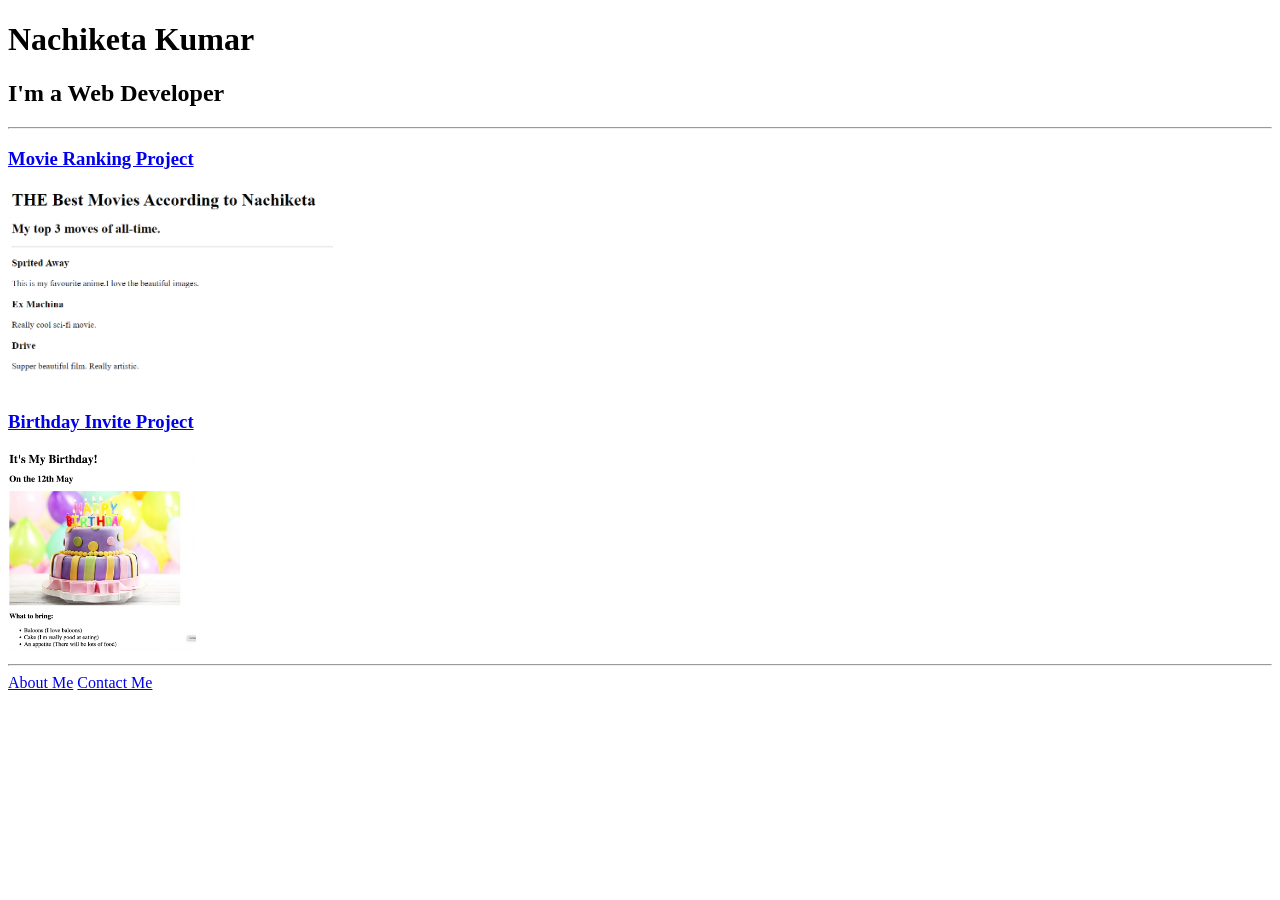
==== index.html @ 2861dfa4 "Add files via upload" ====
<!DOCTYPE html>
<html lang="en">

<head>
  <meta charset="UTF-8">
  <title>Nachiketa's Portfolio</title>
</head>

<body>
  <h1>Nachiketa Kumar</h1>
  <h2>I'm a Web Developer</h2>
  <hr />
  <h3><a href="./public/movie-ranking.html">Movie Ranking Project</a></h3>
  <img src="./assets/images/Screenshot 2023-11-04 190009.png" height="200" alt="movie ranking project preview"/>
  <h3><a href="./public/birthday-invite.html">Birthday Invite Project</a></h3>
  <img src="./assets/images/birthday-invite.png" height="200" alt="birthday invite project preview"/>
  <hr />
  <a href="./public/about.html">About Me</a>
  <a href="./public/contact.html">Contact Me</a>
</body>

</html>
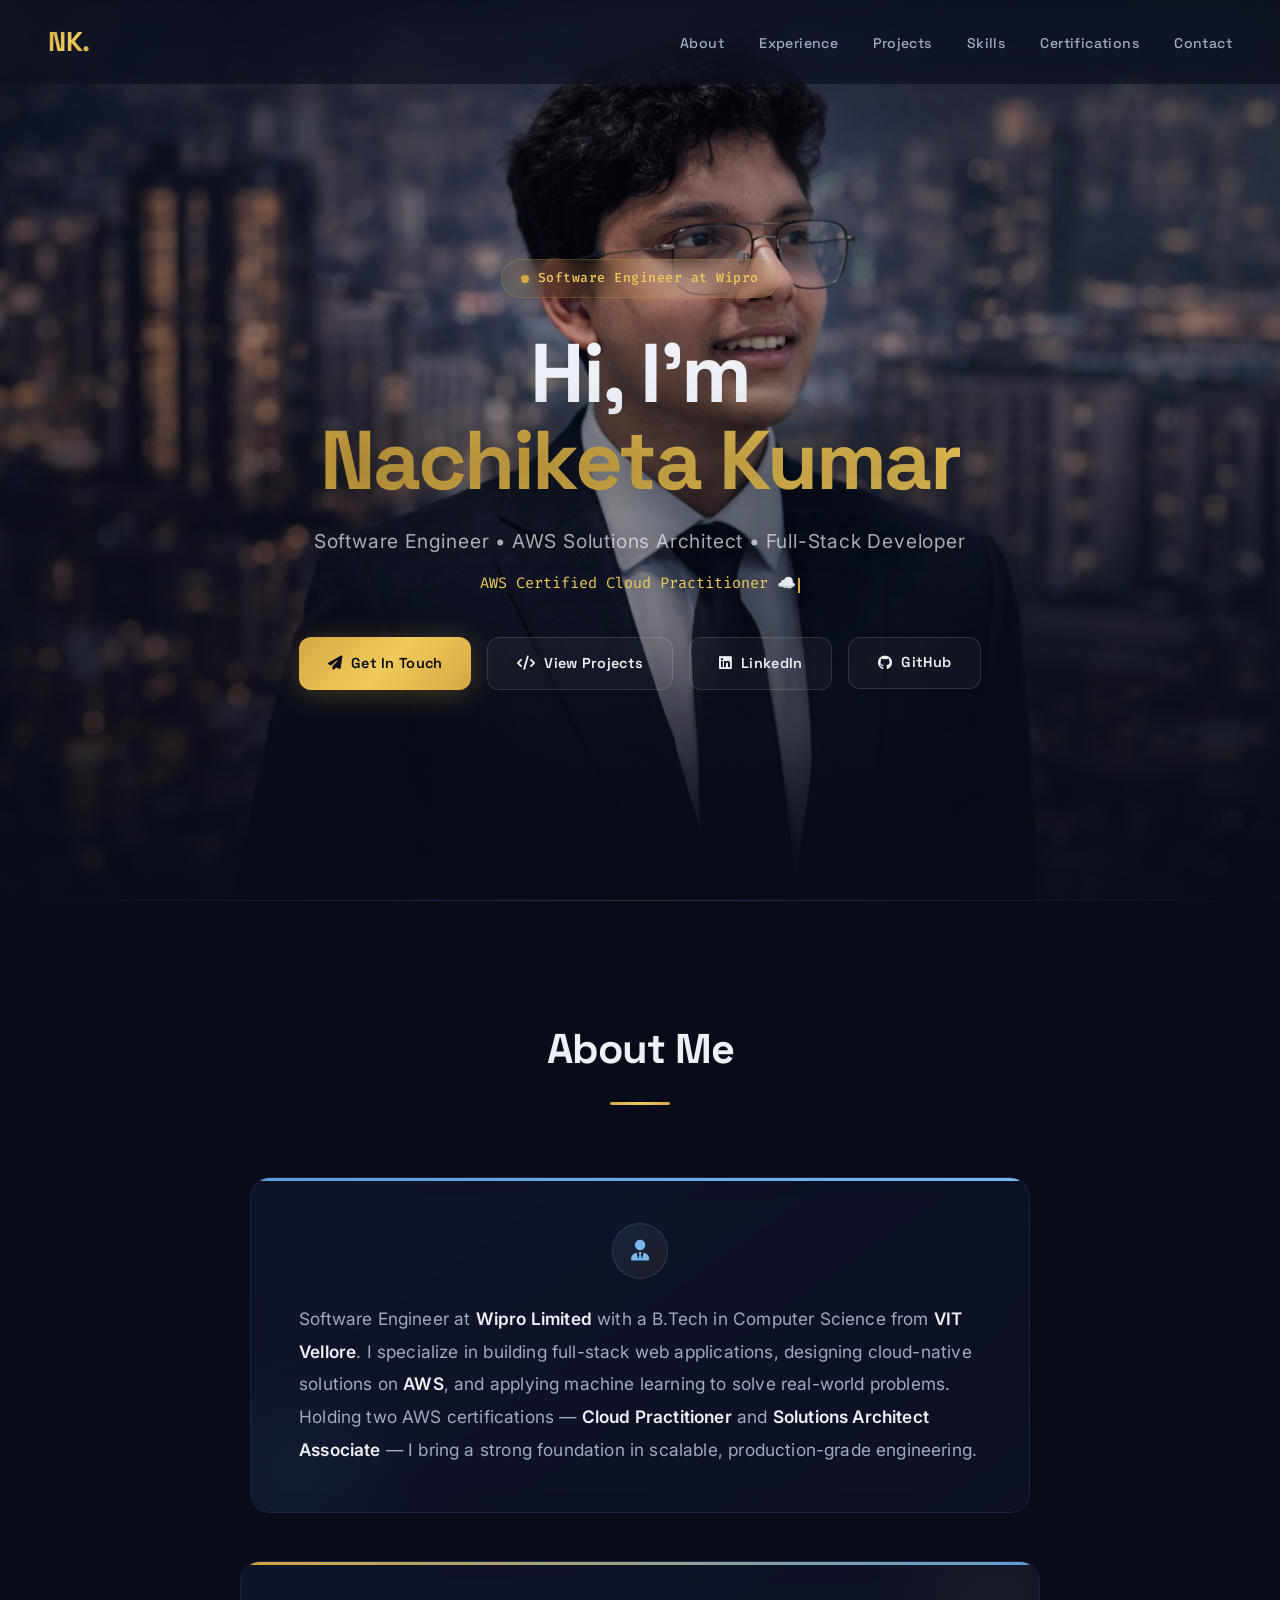
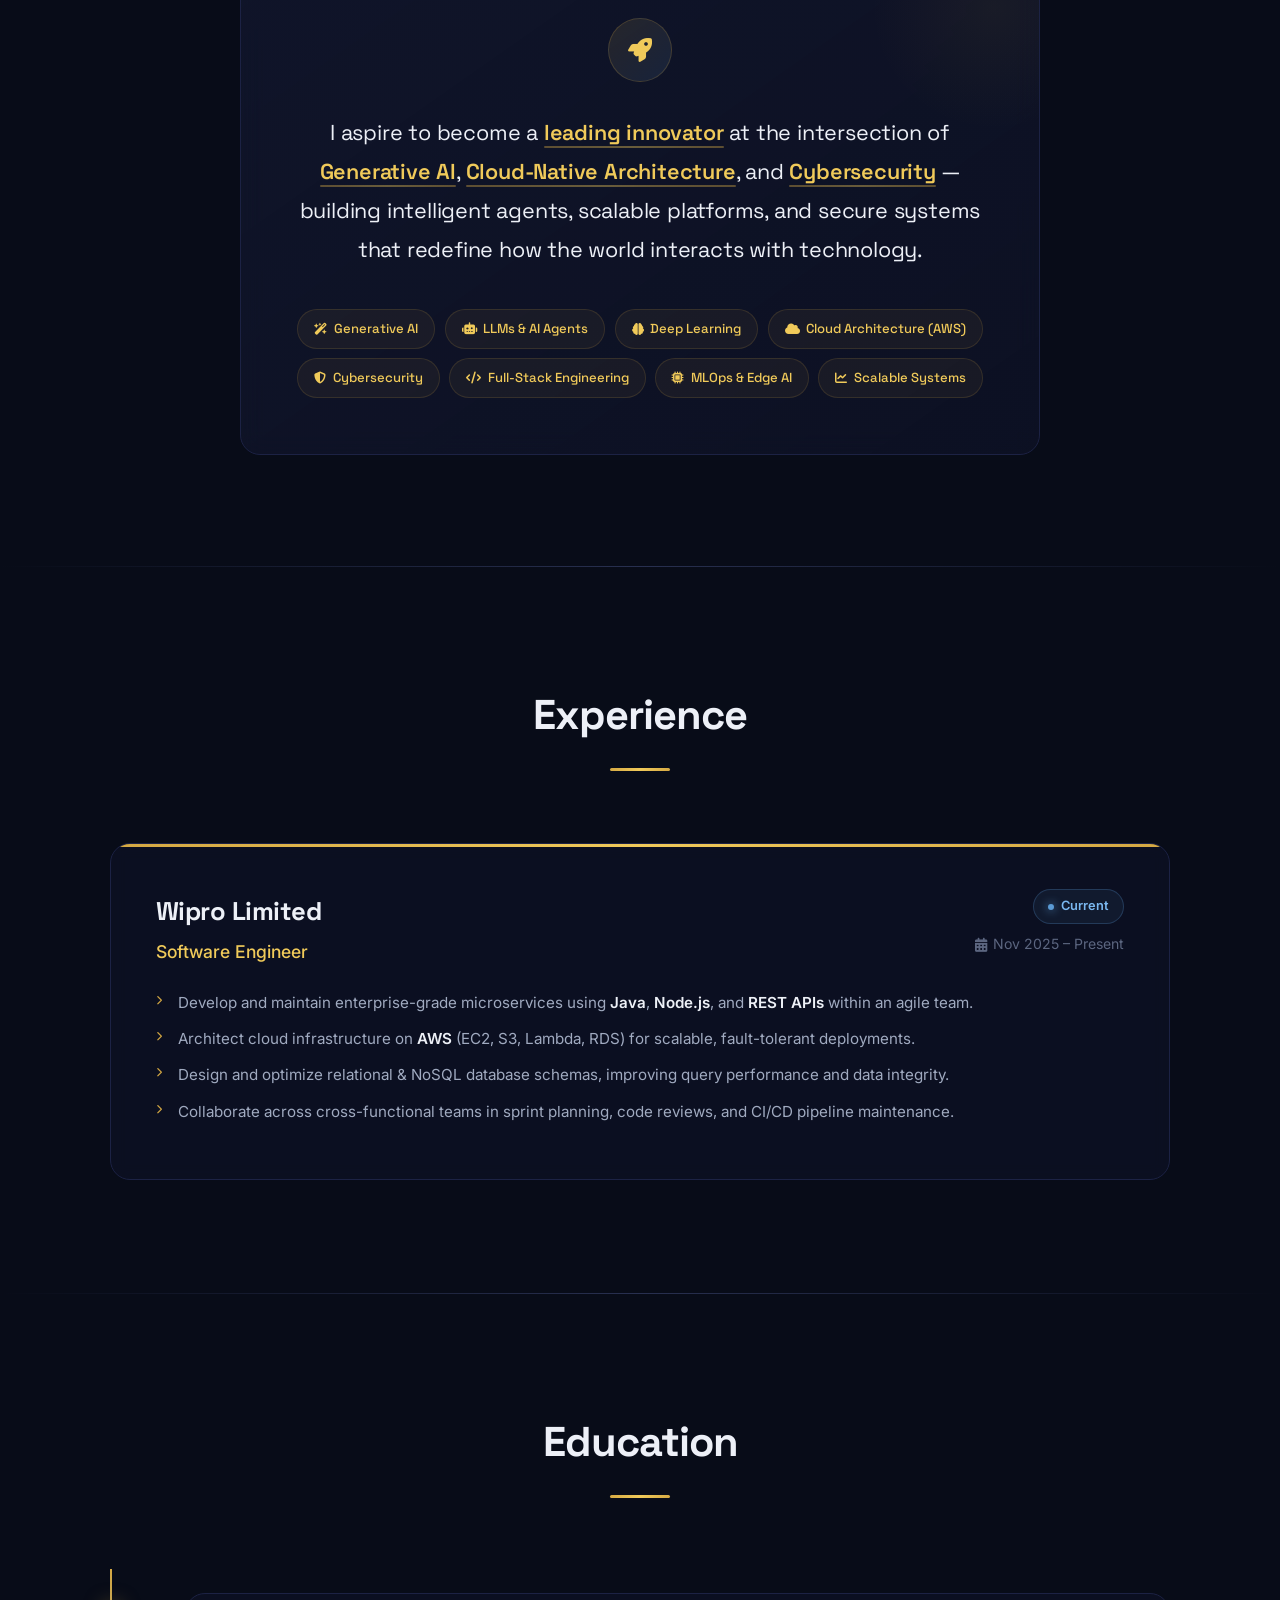
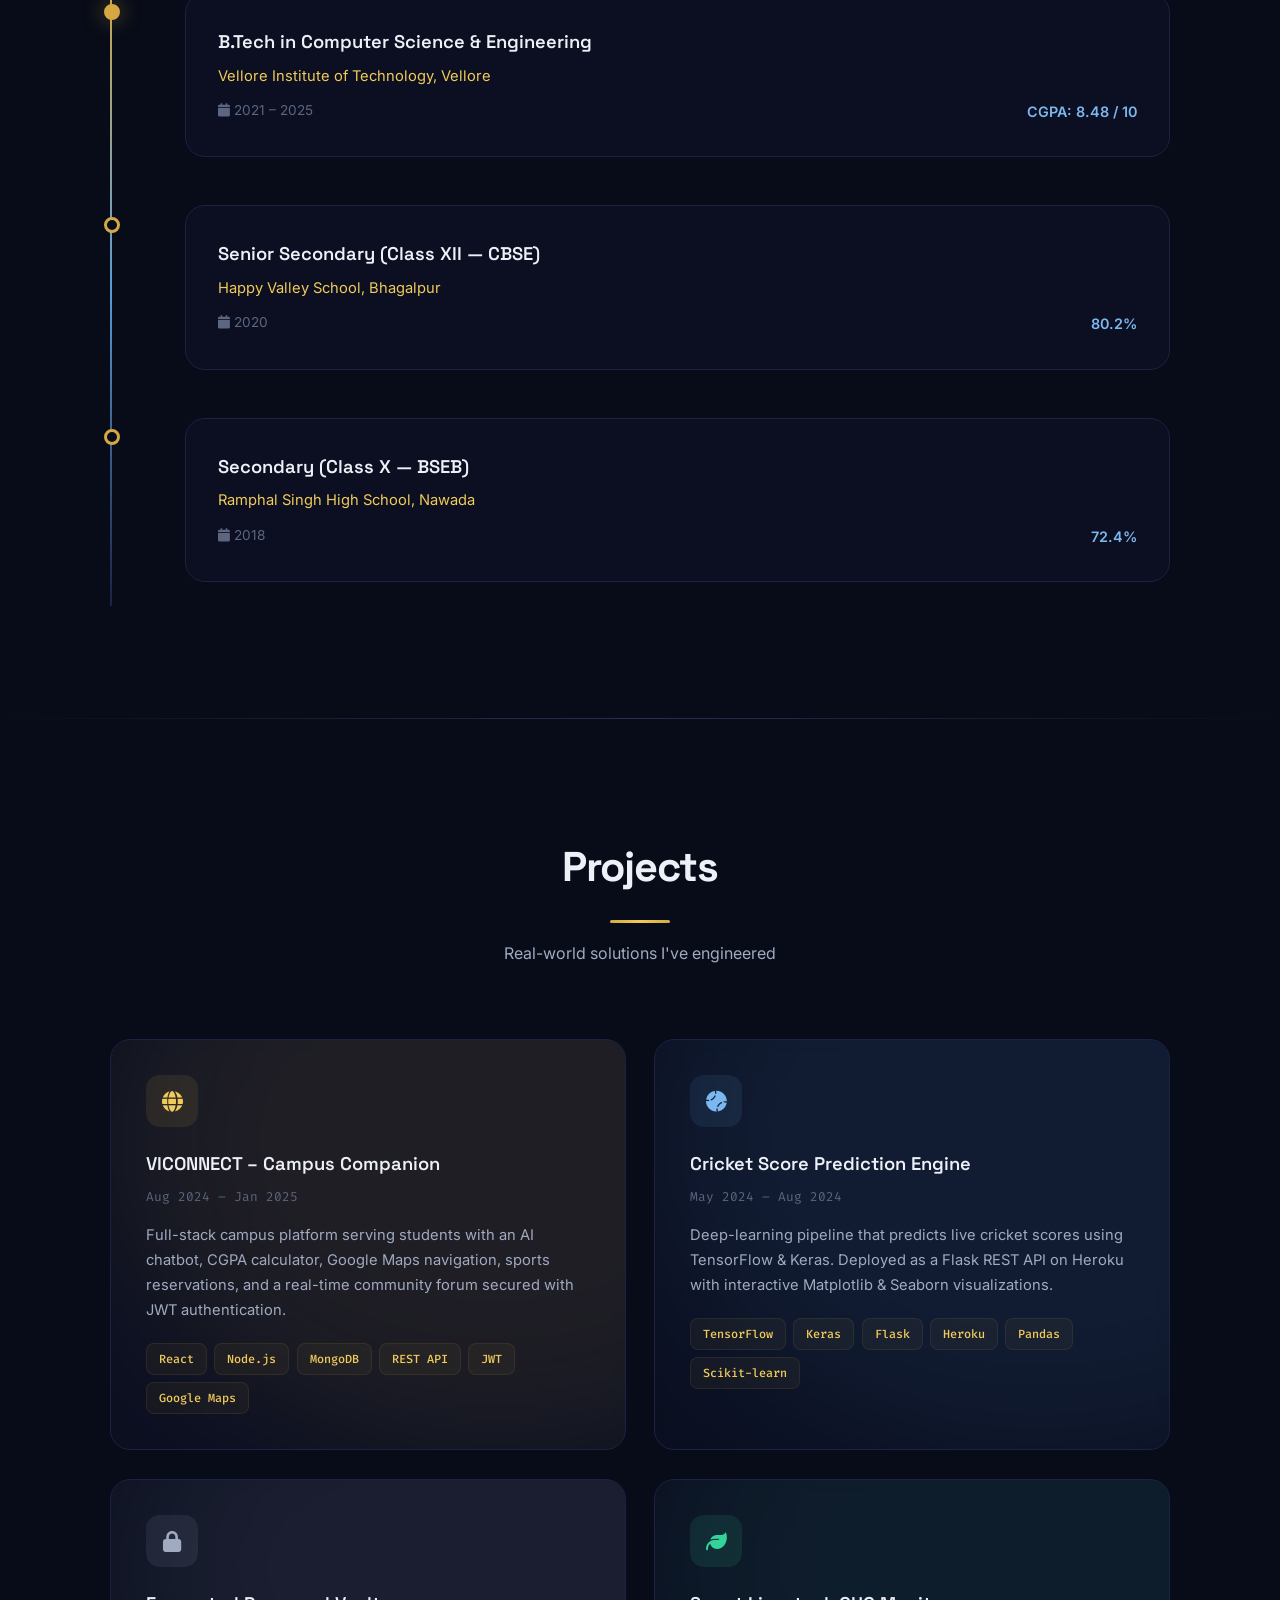
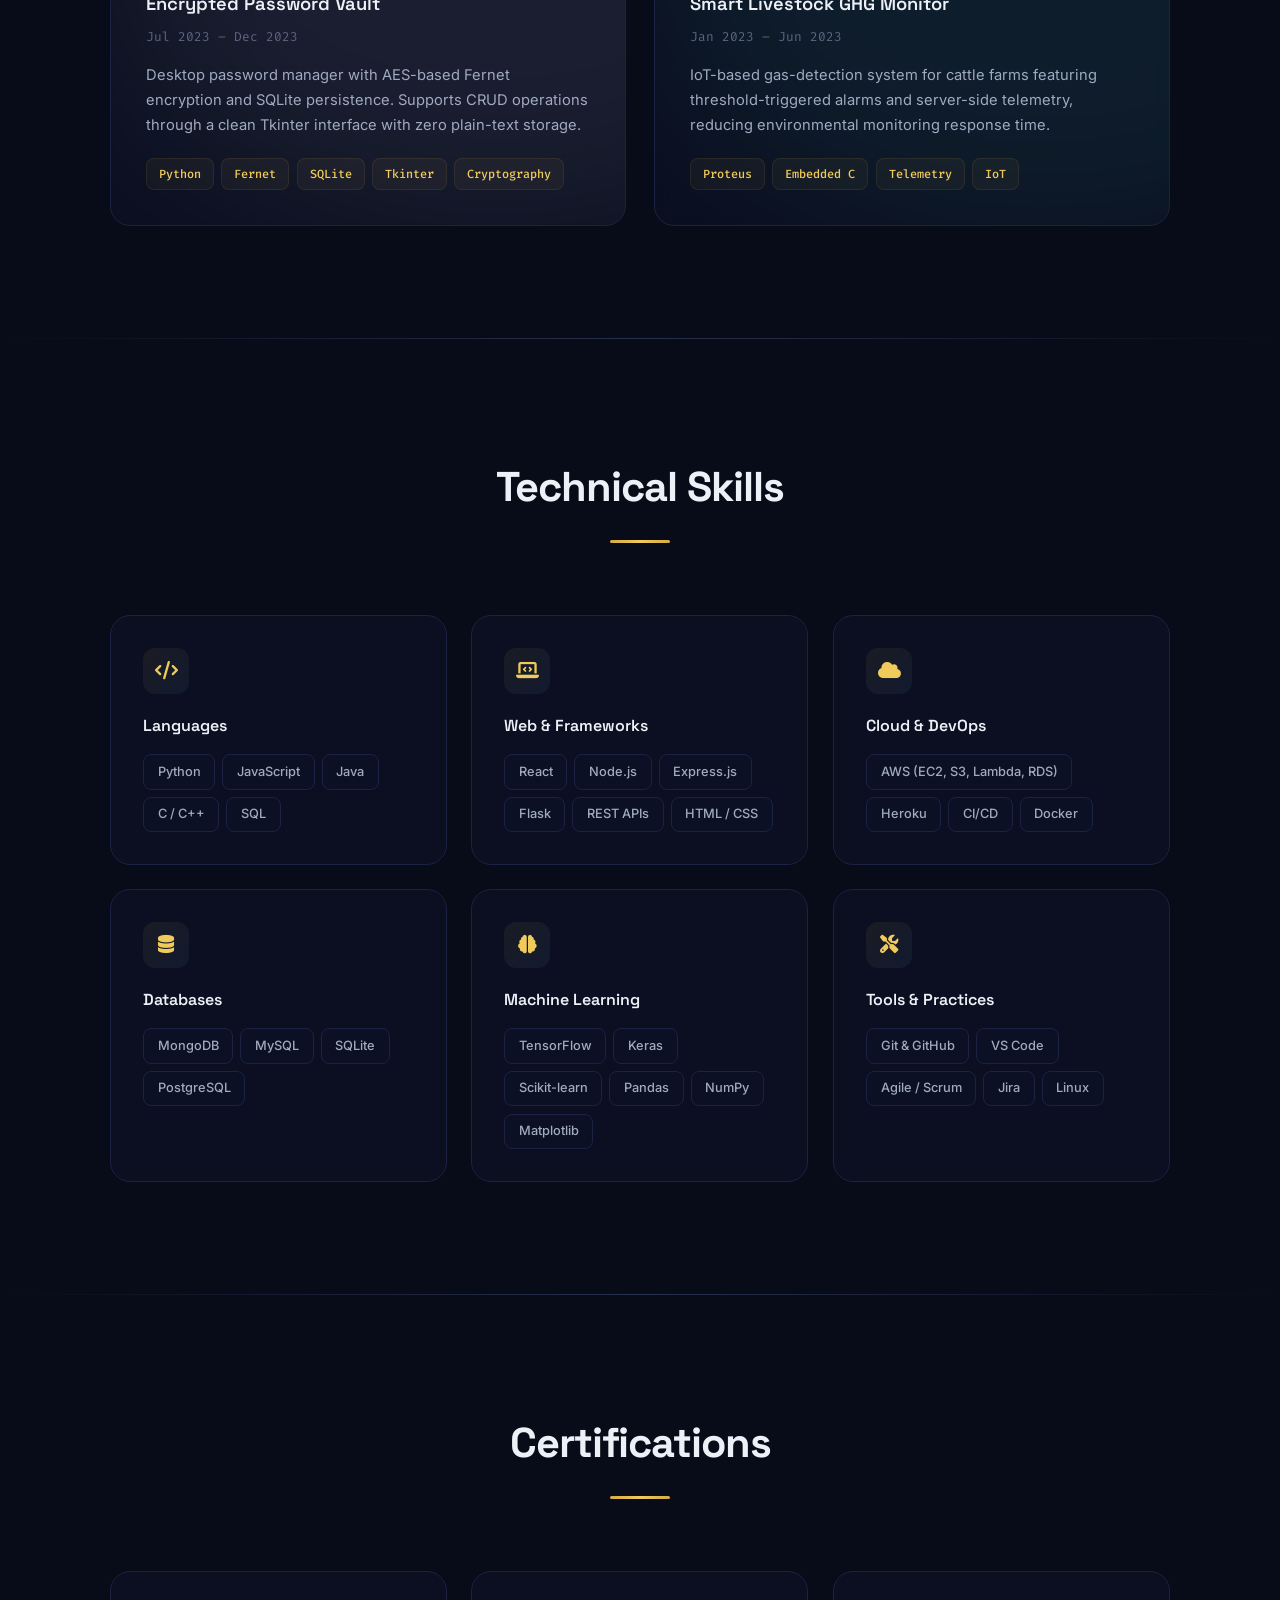
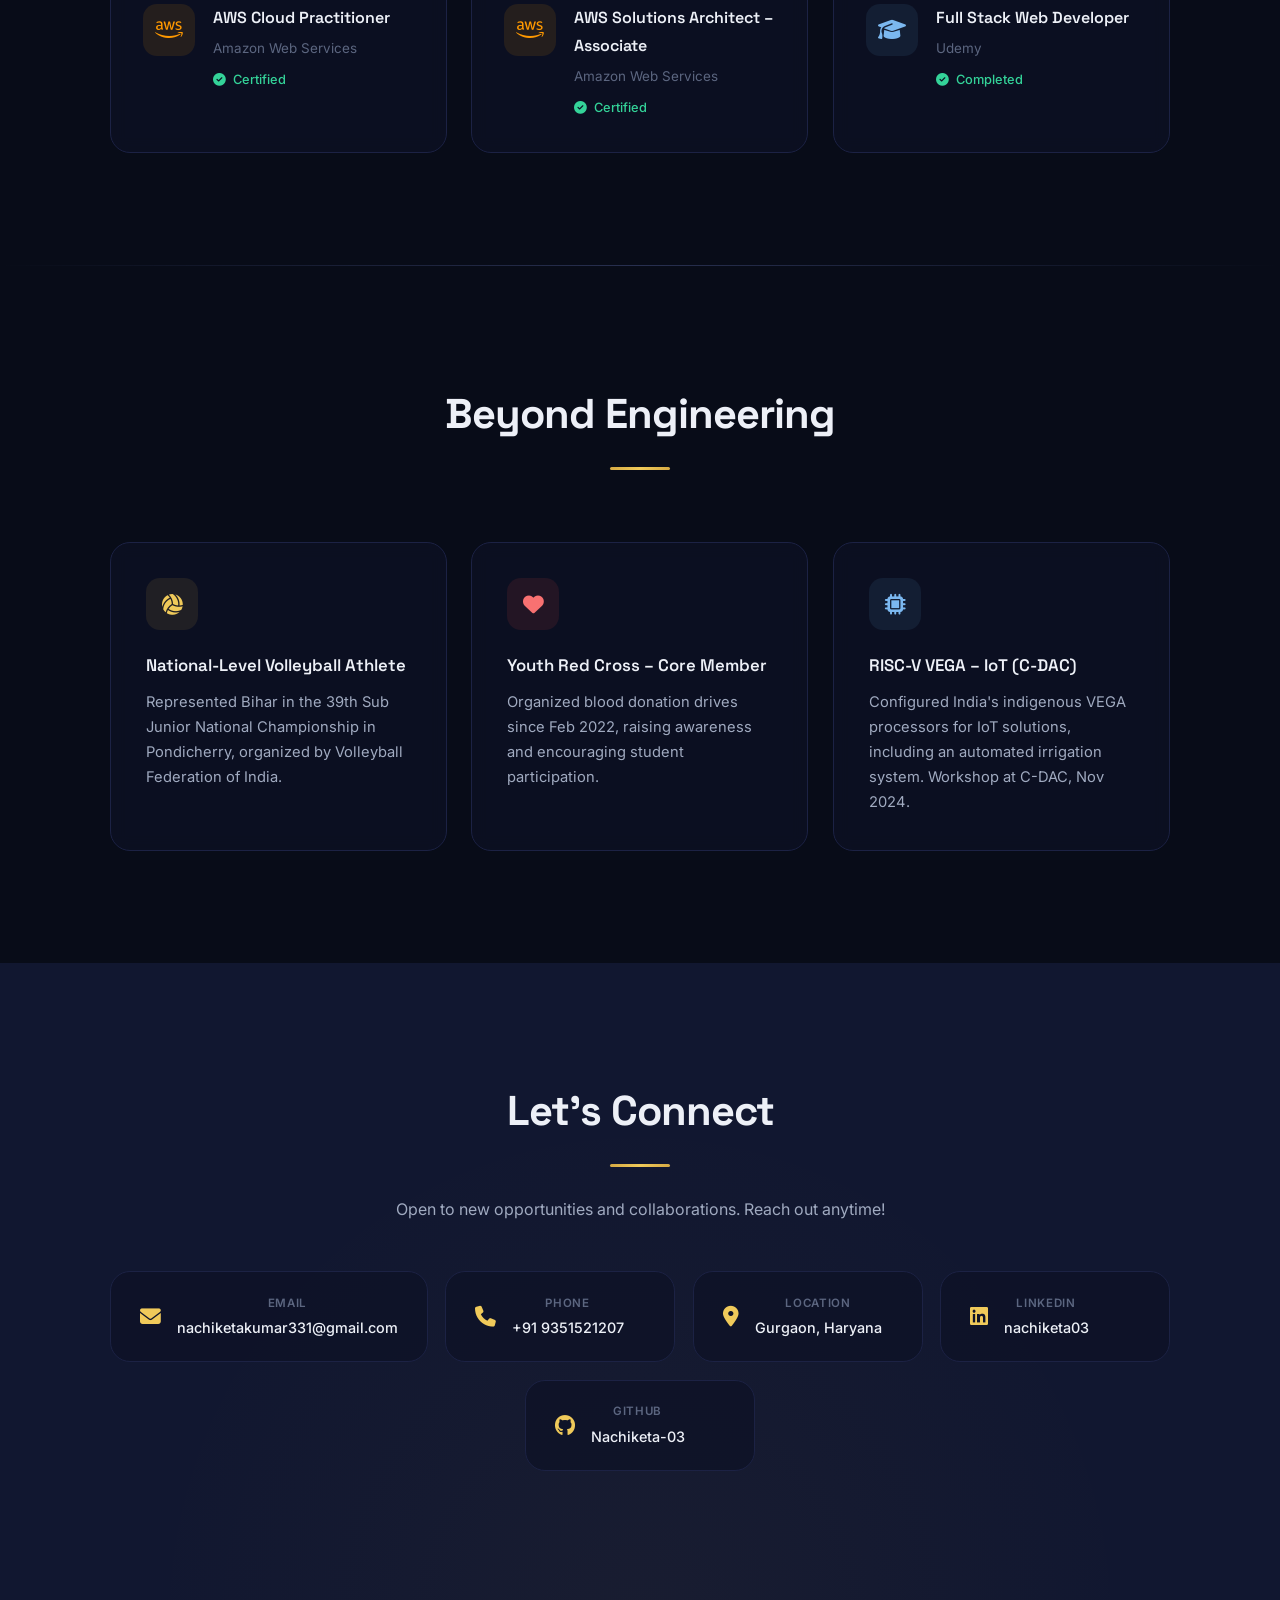
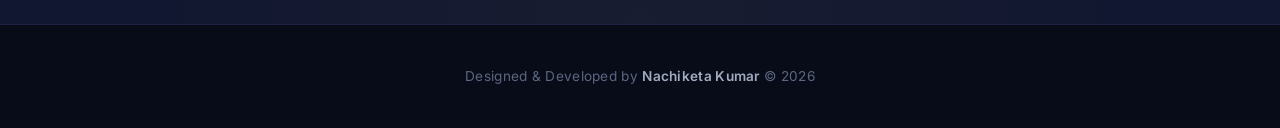
==== commit 3992f19f: "Professional portfolio website - Nachiketa Kumar - Responsive single-page portfolio with dark navy/g" ====
--- a/index.html
+++ b/index.html
@@ -1,22 +1,439 @@
-<!DOCTYPE html>
-<html lang="en">
-
-<head>
-  <meta charset="UTF-8">
-  <title>Nachiketa's Portfolio</title>
-</head>
-
-<body>
-  <h1>Nachiketa Kumar</h1>
-  <h2>I'm a Web Developer</h2>
-  <hr />
-  <h3><a href="./public/movie-ranking.html">Movie Ranking Project</a></h3>
-  <img src="./assets/images/Screenshot 2023-11-04 190009.png" height="200" alt="movie ranking project preview"/>
-  <h3><a href="./public/birthday-invite.html">Birthday Invite Project</a></h3>
-  <img src="./assets/images/birthday-invite.png" height="200" alt="birthday invite project preview"/>
-  <hr />
-  <a href="./public/about.html">About Me</a>
-  <a href="./public/contact.html">Contact Me</a>
-</body>
-
-</html>+<!DOCTYPE html>
+<html lang="en">
+<head>
+    <meta charset="UTF-8">
+    <meta name="viewport" content="width=device-width, initial-scale=1.0">
+    <title>Nachiketa Kumar | Software Engineer</title>
+    <meta name="description" content="Nachiketa Kumar — Software Engineer at Wipro. AWS Certified Cloud Practitioner & Solutions Architect Associate. Full-Stack Developer & ML enthusiast.">
+    <meta property="og:title" content="Nachiketa Kumar | Software Engineer">
+    <meta property="og:description" content="Software Engineer at Wipro. AWS Certified. Full-Stack Developer & Machine Learning enthusiast.">
+    <meta property="og:type" content="website">
+    <meta name="theme-color" content="#080C18">
+    <link rel="icon" href="data:image/svg+xml,<svg xmlns='http://www.w3.org/2000/svg' viewBox='0 0 100 100'><text y='.9em' font-size='90'>NK</text></svg>">
+    <link rel="preconnect" href="https://fonts.googleapis.com">
+    <link rel="preconnect" href="https://fonts.gstatic.com" crossorigin>
+    <link href="https://fonts.googleapis.com/css2?family=Space+Grotesk:wght@300;400;500;600;700&family=Fira+Code:wght@400;500&family=Inter:wght@300;400;500;600;700;800&display=swap" rel="stylesheet">
+    <link rel="stylesheet" href="https://cdnjs.cloudflare.com/ajax/libs/font-awesome/6.5.1/css/all.min.css">
+    <link rel="stylesheet" href="styles.css">
+</head>
+<body>
+
+    <!-- Scroll Progress Bar -->
+    <div class="scroll-progress" id="scrollProgress"></div>
+
+    <!-- Cursor Glow -->
+    <div class="cursor-glow" id="cursorGlow"></div>
+
+    <!-- Particles -->
+    <div class="particles-container" id="particles"></div>
+
+    <!-- ===================== NAVIGATION ===================== -->
+    <nav class="navbar" id="navbar">
+        <div class="nav-container">
+            <a href="#" class="nav-logo">NK.</a>
+            <ul class="nav-links" id="navLinks">
+                <li><a href="#about">About</a></li>
+                <li><a href="#experience">Experience</a></li>
+                <li><a href="#projects">Projects</a></li>
+                <li><a href="#skills">Skills</a></li>
+                <li><a href="#certifications">Certifications</a></li>
+                <li><a href="#contact">Contact</a></li>
+            </ul>
+            <button class="hamburger" id="hamburger" aria-label="Toggle menu">
+                <span></span><span></span><span></span>
+            </button>
+        </div>
+    </nav>
+
+    <!-- ===================== HERO ===================== -->
+    <section class="hero" id="hero">
+        <div class="hero-bg"></div>
+        <div class="hero-vignette"></div>
+        <div class="hero-content">
+            <div class="hero-badge"><span class="dot"></span> Software Engineer at Wipro</div>
+            <h1>Hi, I'm<br><span class="name-gradient">Nachiketa Kumar</span></h1>
+            <p class="hero-subtitle">Software Engineer &bull; AWS Solutions Architect &bull; Full-Stack Developer</p>
+            <div class="hero-typed" id="typedText"></div>
+            <div class="hero-buttons">
+                <a href="#contact" class="btn btn-primary"><i class="fas fa-paper-plane"></i> Get In Touch</a>
+                <a href="#projects" class="btn btn-outline"><i class="fas fa-code"></i> View Projects</a>
+                <a href="https://linkedin.com/in/nachiketa03" target="_blank" rel="noopener noreferrer" class="btn btn-outline"><i class="fab fa-linkedin"></i> LinkedIn</a>
+                <a href="https://github.com/Nachiketa-03" target="_blank" rel="noopener noreferrer" class="btn btn-outline"><i class="fab fa-github"></i> GitHub</a>
+            </div>
+        </div>
+    </section>
+
+    <hr class="section-divider">
+
+    <!-- ===================== ABOUT ===================== -->
+    <section class="section about-section" id="about">
+        <div class="section-header reveal">
+            <h2>About Me</h2>
+            <div class="line"></div>
+        </div>
+
+        <div class="about-bio reveal">
+            <div class="about-bio-icon"><i class="fas fa-user-tie"></i></div>
+            <p>Software Engineer at <strong>Wipro Limited</strong> with a B.Tech in Computer Science from <strong>VIT Vellore</strong>. I specialize in building full-stack web applications, designing cloud-native solutions on <strong>AWS</strong>, and applying machine learning to solve real-world problems. Holding two AWS certifications &mdash; <strong>Cloud Practitioner</strong> and <strong>Solutions Architect Associate</strong> &mdash; I bring a strong foundation in scalable, production-grade engineering.</p>
+        </div>
+
+        <div class="about-aspiration reveal">
+            <div class="aspiration-icon"><i class="fas fa-rocket"></i></div>
+            <blockquote class="aspiration-quote">
+                I aspire to become a <span class="highlight">leading innovator</span> at the intersection of <span class="highlight">Generative AI</span>, <span class="highlight">Cloud-Native Architecture</span>, and <span class="highlight">Cybersecurity</span> — building intelligent agents, scalable platforms, and secure systems that redefine how the world interacts with technology.
+            </blockquote>
+            <div class="aspiration-tags">
+                <span class="asp-tag"><i class="fas fa-wand-magic-sparkles"></i> Generative AI</span>
+                <span class="asp-tag"><i class="fas fa-robot"></i> LLMs &amp; AI Agents</span>
+                <span class="asp-tag"><i class="fas fa-brain"></i> Deep Learning</span>
+                <span class="asp-tag"><i class="fas fa-cloud"></i> Cloud Architecture (AWS)</span>
+                <span class="asp-tag"><i class="fas fa-shield-alt"></i> Cybersecurity</span>
+                <span class="asp-tag"><i class="fas fa-code"></i> Full-Stack Engineering</span>
+                <span class="asp-tag"><i class="fas fa-microchip"></i> MLOps &amp; Edge AI</span>
+                <span class="asp-tag"><i class="fas fa-chart-line"></i> Scalable Systems</span>
+            </div>
+        </div>
+    </section>
+
+    <hr class="section-divider">
+
+    <!-- ===================== EXPERIENCE ===================== -->
+    <section class="section" id="experience">
+        <div class="section-header reveal">
+            <h2>Experience</h2>
+            <div class="line"></div>
+        </div>
+        <div class="experience-card reveal-scale">
+            <div class="exp-header">
+                <div>
+                    <div class="exp-company">Wipro Limited</div>
+                    <div class="exp-role">Software Engineer</div>
+                </div>
+                <div style="text-align:right;">
+                    <div class="exp-current"><span class="dot"></span> Current</div>
+                    <div class="exp-date" style="margin-top:0.5rem;">
+                        <i class="fas fa-calendar-alt"></i> Nov 2025 &ndash; Present
+                    </div>
+                </div>
+            </div>
+            <div class="exp-description">
+                <ul class="exp-bullets">
+                    <li>Develop and maintain enterprise-grade microservices using <strong>Java</strong>, <strong>Node.js</strong>, and <strong>REST APIs</strong> within an agile team.</li>
+                    <li>Architect cloud infrastructure on <strong>AWS</strong> (EC2, S3, Lambda, RDS) for scalable, fault-tolerant deployments.</li>
+                    <li>Design and optimize relational &amp; NoSQL database schemas, improving query performance and data integrity.</li>
+                    <li>Collaborate across cross-functional teams in sprint planning, code reviews, and CI/CD pipeline maintenance.</li>
+                </ul>
+            </div>
+        </div>
+    </section>
+
+    <hr class="section-divider">
+
+    <!-- ===================== EDUCATION ===================== -->
+    <section class="section" id="education">
+        <div class="section-header reveal">
+            <h2>Education</h2>
+            <div class="line"></div>
+        </div>
+        <div class="timeline reveal">
+            <div class="timeline-item">
+                <div class="timeline-card">
+                    <h3>B.Tech in Computer Science &amp; Engineering</h3>
+                    <div class="institution">Vellore Institute of Technology, Vellore</div>
+                    <div class="meta">
+                        <span class="year"><i class="fas fa-calendar"></i> 2021 &ndash; 2025</span>
+                        <span class="score">CGPA: 8.48 / 10</span>
+                    </div>
+                </div>
+            </div>
+            <div class="timeline-item">
+                <div class="timeline-card">
+                    <h3>Senior Secondary (Class XII &mdash; CBSE)</h3>
+                    <div class="institution">Happy Valley School, Bhagalpur</div>
+                    <div class="meta">
+                        <span class="year"><i class="fas fa-calendar"></i> 2020</span>
+                        <span class="score">80.2%</span>
+                    </div>
+                </div>
+            </div>
+            <div class="timeline-item">
+                <div class="timeline-card">
+                    <h3>Secondary (Class X &mdash; BSEB)</h3>
+                    <div class="institution">Ramphal Singh High School, Nawada</div>
+                    <div class="meta">
+                        <span class="year"><i class="fas fa-calendar"></i> 2018</span>
+                        <span class="score">72.4%</span>
+                    </div>
+                </div>
+            </div>
+        </div>
+    </section>
+
+    <hr class="section-divider">
+
+    <!-- ===================== PROJECTS ===================== -->
+    <section class="section" id="projects">
+        <div class="section-header reveal">
+            <h2>Projects</h2>
+            <div class="line"></div>
+            <p>Real-world solutions I've engineered</p>
+        </div>
+        <div class="projects-grid stagger">
+            <div class="project-card reveal tilt">
+                <div class="card-glow" style="background:rgba(201,168,76,0.10)"></div>
+                <div class="project-icon gold"><i class="fas fa-globe"></i></div>
+                <h3>VICONNECT &ndash; Campus Companion</h3>
+                <div class="project-date">Aug 2024 &ndash; Jan 2025</div>
+                <p>Full-stack campus platform serving students with an AI chatbot, CGPA calculator, Google Maps navigation, sports reservations, and a real-time community forum secured with JWT authentication.</p>
+                <div class="tech-tags">
+                    <span class="tech-tag">React</span>
+                    <span class="tech-tag">Node.js</span>
+                    <span class="tech-tag">MongoDB</span>
+                    <span class="tech-tag">REST API</span>
+                    <span class="tech-tag">JWT</span>
+                    <span class="tech-tag">Google Maps</span>
+                </div>
+            </div>
+            <div class="project-card reveal tilt">
+                <div class="card-glow" style="background:rgba(74,144,217,0.10)"></div>
+                <div class="project-icon blue"><i class="fas fa-baseball-ball"></i></div>
+                <h3>Cricket Score Prediction Engine</h3>
+                <div class="project-date">May 2024 &ndash; Aug 2024</div>
+                <p>Deep-learning pipeline that predicts live cricket scores using TensorFlow &amp; Keras. Deployed as a Flask REST API on Heroku with interactive Matplotlib &amp; Seaborn visualizations.</p>
+                <div class="tech-tags">
+                    <span class="tech-tag">TensorFlow</span>
+                    <span class="tech-tag">Keras</span>
+                    <span class="tech-tag">Flask</span>
+                    <span class="tech-tag">Heroku</span>
+                    <span class="tech-tag">Pandas</span>
+                    <span class="tech-tag">Scikit-learn</span>
+                </div>
+            </div>
+            <div class="project-card reveal tilt">
+                <div class="card-glow" style="background:rgba(155,164,184,0.10)"></div>
+                <div class="project-icon silver"><i class="fas fa-lock"></i></div>
+                <h3>Encrypted Password Vault</h3>
+                <div class="project-date">Jul 2023 &ndash; Dec 2023</div>
+                <p>Desktop password manager with AES-based Fernet encryption and SQLite persistence. Supports CRUD operations through a clean Tkinter interface with zero plain-text storage.</p>
+                <div class="tech-tags">
+                    <span class="tech-tag">Python</span>
+                    <span class="tech-tag">Fernet</span>
+                    <span class="tech-tag">SQLite</span>
+                    <span class="tech-tag">Tkinter</span>
+                    <span class="tech-tag">Cryptography</span>
+                </div>
+            </div>
+            <div class="project-card reveal tilt">
+                <div class="card-glow" style="background:rgba(42,157,143,0.10)"></div>
+                <div class="project-icon teal"><i class="fas fa-leaf"></i></div>
+                <h3>Smart Livestock GHG Monitor</h3>
+                <div class="project-date">Jan 2023 &ndash; Jun 2023</div>
+                <p>IoT-based gas-detection system for cattle farms featuring threshold-triggered alarms and server-side telemetry, reducing environmental monitoring response time.</p>
+                <div class="tech-tags">
+                    <span class="tech-tag">Proteus</span>
+                    <span class="tech-tag">Embedded C</span>
+                    <span class="tech-tag">Telemetry</span>
+                    <span class="tech-tag">IoT</span>
+                </div>
+            </div>
+        </div>
+    </section>
+
+    <hr class="section-divider">
+
+    <!-- ===================== SKILLS ===================== -->
+    <section class="section" id="skills">
+        <div class="section-header reveal">
+            <h2>Technical Skills</h2>
+            <div class="line"></div>
+        </div>
+        <div class="skills-categories stagger">
+            <div class="skill-category reveal">
+                <div class="skill-category-icon"><i class="fas fa-code"></i></div>
+                <h3>Languages</h3>
+                <div class="skill-list">
+                    <span class="skill-chip">Python</span>
+                    <span class="skill-chip">JavaScript</span>
+                    <span class="skill-chip">Java</span>
+                    <span class="skill-chip">C / C++</span>
+                    <span class="skill-chip">SQL</span>
+                </div>
+            </div>
+            <div class="skill-category reveal">
+                <div class="skill-category-icon"><i class="fas fa-laptop-code"></i></div>
+                <h3>Web &amp; Frameworks</h3>
+                <div class="skill-list">
+                    <span class="skill-chip">React</span>
+                    <span class="skill-chip">Node.js</span>
+                    <span class="skill-chip">Express.js</span>
+                    <span class="skill-chip">Flask</span>
+                    <span class="skill-chip">REST APIs</span>
+                    <span class="skill-chip">HTML / CSS</span>
+                </div>
+            </div>
+            <div class="skill-category reveal">
+                <div class="skill-category-icon"><i class="fas fa-cloud"></i></div>
+                <h3>Cloud &amp; DevOps</h3>
+                <div class="skill-list">
+                    <span class="skill-chip">AWS (EC2, S3, Lambda, RDS)</span>
+                    <span class="skill-chip">Heroku</span>
+                    <span class="skill-chip">CI/CD</span>
+                    <span class="skill-chip">Docker</span>
+                </div>
+            </div>
+            <div class="skill-category reveal">
+                <div class="skill-category-icon"><i class="fas fa-database"></i></div>
+                <h3>Databases</h3>
+                <div class="skill-list">
+                    <span class="skill-chip">MongoDB</span>
+                    <span class="skill-chip">MySQL</span>
+                    <span class="skill-chip">SQLite</span>
+                    <span class="skill-chip">PostgreSQL</span>
+                </div>
+            </div>
+            <div class="skill-category reveal">
+                <div class="skill-category-icon"><i class="fas fa-brain"></i></div>
+                <h3>Machine Learning</h3>
+                <div class="skill-list">
+                    <span class="skill-chip">TensorFlow</span>
+                    <span class="skill-chip">Keras</span>
+                    <span class="skill-chip">Scikit-learn</span>
+                    <span class="skill-chip">Pandas</span>
+                    <span class="skill-chip">NumPy</span>
+                    <span class="skill-chip">Matplotlib</span>
+                </div>
+            </div>
+            <div class="skill-category reveal">
+                <div class="skill-category-icon"><i class="fas fa-tools"></i></div>
+                <h3>Tools &amp; Practices</h3>
+                <div class="skill-list">
+                    <span class="skill-chip">Git &amp; GitHub</span>
+                    <span class="skill-chip">VS Code</span>
+                    <span class="skill-chip">Agile / Scrum</span>
+                    <span class="skill-chip">Jira</span>
+                    <span class="skill-chip">Linux</span>
+                </div>
+            </div>
+        </div>
+    </section>
+
+    <hr class="section-divider">
+
+    <!-- ===================== CERTIFICATIONS ===================== -->
+    <section class="section" id="certifications">
+        <div class="section-header reveal">
+            <h2>Certifications</h2>
+            <div class="line"></div>
+        </div>
+        <div class="cert-grid stagger">
+            <div class="cert-card reveal">
+                <div class="cert-badge aws"><i class="fab fa-aws"></i></div>
+                <div class="cert-info">
+                    <h3>AWS Cloud Practitioner</h3>
+                    <div class="issuer">Amazon Web Services</div>
+                    <div class="validity"><i class="fas fa-check-circle"></i> Certified</div>
+                </div>
+            </div>
+            <div class="cert-card reveal">
+                <div class="cert-badge aws"><i class="fab fa-aws"></i></div>
+                <div class="cert-info">
+                    <h3>AWS Solutions Architect &ndash; Associate</h3>
+                    <div class="issuer">Amazon Web Services</div>
+                    <div class="validity"><i class="fas fa-check-circle"></i> Certified</div>
+                </div>
+            </div>
+            <div class="cert-card reveal">
+                <div class="cert-badge udemy"><i class="fas fa-graduation-cap"></i></div>
+                <div class="cert-info">
+                    <h3>Full Stack Web Developer</h3>
+                    <div class="issuer">Udemy</div>
+                    <div class="validity"><i class="fas fa-check-circle"></i> Completed</div>
+                </div>
+            </div>
+        </div>
+    </section>
+
+    <hr class="section-divider">
+
+    <!-- ===================== ACTIVITIES ===================== -->
+    <section class="section" id="activities">
+        <div class="section-header reveal">
+            <h2>Beyond Engineering</h2>
+            <div class="line"></div>
+        </div>
+        <div class="activities-grid stagger">
+            <div class="activity-card reveal">
+                <div class="activity-icon volley"><i class="fas fa-volleyball-ball"></i></div>
+                <h3>National-Level Volleyball Athlete</h3>
+                <p>Represented Bihar in the 39th Sub Junior National Championship in Pondicherry, organized by Volleyball Federation of India.</p>
+            </div>
+            <div class="activity-card reveal">
+                <div class="activity-icon cross"><i class="fas fa-heart"></i></div>
+                <h3>Youth Red Cross &ndash; Core Member</h3>
+                <p>Organized blood donation drives since Feb 2022, raising awareness and encouraging student participation.</p>
+            </div>
+            <div class="activity-card reveal">
+                <div class="activity-icon chip"><i class="fas fa-microchip"></i></div>
+                <h3>RISC-V VEGA &ndash; IoT (C-DAC)</h3>
+                <p>Configured India's indigenous VEGA processors for IoT solutions, including an automated irrigation system. Workshop at C-DAC, Nov 2024.</p>
+            </div>
+        </div>
+    </section>
+
+    <!-- ===================== CONTACT ===================== -->
+    <section class="contact-section" id="contact">
+        <h2 class="reveal">Let's Connect</h2>
+        <div class="line"></div>
+        <p class="reveal">Open to new opportunities and collaborations. Reach out anytime!</p>
+        <div class="contact-cards reveal">
+            <a href="mailto:nachiketakumar331@gmail.com" class="contact-card">
+                <i class="fas fa-envelope"></i>
+                <div>
+                    <div class="contact-label">Email</div>
+                    <div class="contact-value">nachiketakumar331@gmail.com</div>
+                </div>
+            </a>
+            <a href="tel:+919351521207" class="contact-card">
+                <i class="fas fa-phone"></i>
+                <div>
+                    <div class="contact-label">Phone</div>
+                    <div class="contact-value">+91 9351521207</div>
+                </div>
+            </a>
+            <div class="contact-card">
+                <i class="fas fa-map-marker-alt"></i>
+                <div>
+                    <div class="contact-label">Location</div>
+                    <div class="contact-value">Gurgaon, Haryana</div>
+                </div>
+            </div>
+            <a href="https://linkedin.com/in/nachiketa03" target="_blank" rel="noopener noreferrer" class="contact-card">
+                <i class="fab fa-linkedin"></i>
+                <div>
+                    <div class="contact-label">LinkedIn</div>
+                    <div class="contact-value">nachiketa03</div>
+                </div>
+            </a>
+            <a href="https://github.com/Nachiketa-03" target="_blank" rel="noopener noreferrer" class="contact-card">
+                <i class="fab fa-github"></i>
+                <div>
+                    <div class="contact-label">GitHub</div>
+                    <div class="contact-value">Nachiketa-03</div>
+                </div>
+            </a>
+        </div>
+    </section>
+
+    <!-- ===================== FOOTER ===================== -->
+    <footer>
+        <p>Designed &amp; Developed by <strong>Nachiketa Kumar</strong> &copy; 2026</p>
+    </footer>
+
+    <!-- Scroll to Top -->
+    <button class="scroll-top" id="scrollTop" aria-label="Scroll to top">
+        <i class="fas fa-chevron-up"></i>
+    </button>
+
+    <script src="script.js"></script>
+</body>
+</html>
--- a/styles.css
+++ b/styles.css
@@ -0,0 +1,733 @@
+/* ============================================================
+   NACHIKETA KUMAR — PORTFOLIO STYLES v2
+   Palette: Midnight, Steel Blue, Warm Gold, Ice White
+   ============================================================ */
+
+/* ── VARIABLES ────────────────────────────────────────────── */
+:root {
+    --primary: #D4A843;
+    --primary-light: #F0CA5A;
+    --primary-glow: rgba(212, 168, 67, 0.3);
+    --accent: #5B9BD5;
+    --accent-light: #7BB8F0;
+    --accent-glow: rgba(91, 155, 213, 0.2);
+    --emerald: #34D399;
+    --navy: #080C18;
+    --navy-mid: #0C1024;
+    --navy-light: #111730;
+    --card: rgba(14, 18, 38, 0.7);
+    --card-solid: #0E1226;
+    --glass: rgba(20, 26, 52, 0.55);
+    --text: #EDF0F7;
+    --text-secondary: #A0AAC0;
+    --text-muted: #5C6680;
+    --border: #1C2244;
+    --border-light: #283050;
+    --gradient-gold: linear-gradient(135deg, #D4A843 0%, #F0CA5A 50%, #D4A843 100%);
+    --gradient-blue: linear-gradient(135deg, #5B9BD5 0%, #7BB8F0 100%);
+    --gradient-mixed: linear-gradient(135deg, #D4A843, #5B9BD5);
+    --gradient-card: linear-gradient(145deg, rgba(28,34,68,0.4), rgba(14,18,38,0.8));
+    --shadow-soft: 0 8px 32px rgba(0, 0, 0, 0.35);
+    --shadow-glow-gold: 0 0 40px rgba(212, 168, 67, 0.10), 0 0 80px rgba(212, 168, 67, 0.05);
+    --shadow-glow-blue: 0 0 40px rgba(91, 155, 213, 0.10);
+    --radius: 20px;
+    --radius-sm: 12px;
+    --radius-xs: 8px;
+    --ease: cubic-bezier(0.4, 0, 0.2, 1);
+    --ease-bounce: cubic-bezier(0.34, 1.56, 0.64, 1);
+    --ease-out-expo: cubic-bezier(0.16, 1, 0.3, 1);
+    --ease-out-back: cubic-bezier(0.34, 1.3, 0.64, 1);
+    --ease-smooth: cubic-bezier(0.25, 0.46, 0.45, 0.94);
+    --transition: all 0.4s var(--ease);
+    --transition-slow: all 0.7s var(--ease-out-expo);
+    --transition-spring: all 0.5s var(--ease-out-back);
+}
+
+/* ── RESET ────────────────────────────────────────────────── */
+*, *::before, *::after { margin: 0; padding: 0; box-sizing: border-box; }
+html { scroll-behavior: smooth; scroll-padding-top: 80px; }
+
+/* ── SCROLL PROGRESS BAR ──────────────────────────────────── */
+.scroll-progress {
+    position: fixed; top: 0; left: 0; height: 3px; z-index: 10000;
+    background: var(--gradient-gold);
+    transform-origin: left; transform: scaleX(0);
+    will-change: transform; transition: none;
+    box-shadow: 0 0 10px rgba(212,168,67,0.5);
+}
+body {
+    font-family: 'Inter', -apple-system, BlinkMacSystemFont, sans-serif;
+    background: var(--navy);
+    color: var(--text);
+    line-height: 1.75;
+    overflow-x: hidden;
+    -webkit-font-smoothing: antialiased;
+    -moz-osx-font-smoothing: grayscale;
+    font-size: 16px;
+}
+::selection { background: rgba(212,168,67,0.25); color: var(--text); }
+
+/* Scrollbar */
+::-webkit-scrollbar { width: 6px; }
+::-webkit-scrollbar-track { background: var(--navy); }
+::-webkit-scrollbar-thumb { background: var(--primary); border-radius: 3px; }
+::-webkit-scrollbar-thumb:hover { background: var(--primary-light); }
+
+/* ── UTILITY ──────────────────────────────────────────────── */
+.section-divider {
+    width: 100%; height: 1px; border: none;
+    background: linear-gradient(to right, transparent, var(--border-light), transparent);
+    margin: 0;
+}
+
+/* ── CURSOR GLOW ──────────────────────────────────────────── */
+.cursor-glow {
+    position: fixed; width: 500px; height: 500px;
+    border-radius: 50%; pointer-events: none; z-index: 9999;
+    background: radial-gradient(circle, rgba(212,168,67,0.035) 0%, rgba(91,155,213,0.02) 40%, transparent 70%);
+    transform: translate(-50%, -50%); transition: opacity 0.3s;
+    will-change: left, top;
+}
+
+/* ── PARTICLES ────────────────────────────────────────────── */
+.particles-container {
+    position: fixed; inset: 0;
+    pointer-events: none; z-index: 0; overflow: hidden;
+}
+.particle {
+    position: absolute; border-radius: 50%;
+    opacity: 0; animation: floatUp linear infinite;
+}
+@keyframes floatUp {
+    0%   { transform: translateY(100vh) scale(0); opacity: 0; }
+    15%  { opacity: 0.45; transform: translateY(80vh) scale(1); }
+    85%  { opacity: 0.2; }
+    100% { transform: translateY(-10vh) scale(0.2); opacity: 0; }
+}
+
+/* ── NAVIGATION ───────────────────────────────────────────── */
+.navbar {
+    position: fixed; top: 0; left: 0; right: 0; z-index: 1000;
+    padding: 1.1rem 3rem;
+    background: rgba(8, 12, 24, 0.55);
+    backdrop-filter: blur(30px) saturate(1.4);
+    -webkit-backdrop-filter: blur(30px) saturate(1.4);
+    border-bottom: 1px solid transparent;
+    transition: padding 0.5s var(--ease-out-expo), border-bottom-color 0.5s var(--ease), box-shadow 0.6s var(--ease), background 0.5s var(--ease);
+}
+.navbar.scrolled {
+    padding: 0.65rem 3rem;
+    border-bottom-color: var(--border);
+    box-shadow: 0 6px 40px rgba(0,0,0,0.5);
+    background: rgba(8, 12, 24, 0.85);
+}
+.nav-container {
+    max-width: 1240px; margin: 0 auto;
+    display: flex; justify-content: space-between; align-items: center;
+}
+.nav-logo {
+    font-family: 'Space Grotesk', sans-serif;
+    font-size: 1.7rem; font-weight: 700;
+    background: var(--gradient-gold);
+    -webkit-background-clip: text; -webkit-text-fill-color: transparent;
+    background-clip: text; letter-spacing: -0.5px; text-decoration: none;
+    transition: var(--transition);
+}
+.nav-logo:hover { filter: brightness(1.2); }
+.nav-links { display: flex; gap: 2.2rem; list-style: none; }
+.nav-links a {
+    color: var(--text-secondary); text-decoration: none;
+    font-size: 0.88rem; font-weight: 500;
+    transition: var(--transition); position: relative; padding: 0.35rem 0;
+    font-family: 'Space Grotesk', sans-serif; letter-spacing: 0.4px;
+}
+.nav-links a::after {
+    content: ''; position: absolute; bottom: -4px; left: 50%; width: 0; height: 2px;
+    background: var(--gradient-gold); transition: all 0.3s var(--ease); border-radius: 1px;
+    transform: translateX(-50%);
+}
+.nav-links a:hover { color: var(--text); }
+.nav-links a:hover::after { width: 100%; }
+.nav-links a.active { color: var(--primary-light); }
+.nav-links a.active::after { width: 100%; }
+
+.hamburger {
+    display: none; flex-direction: column; gap: 5px;
+    cursor: pointer; background: none; border: none; padding: 5px;
+}
+.hamburger span {
+    width: 24px; height: 2px; background: var(--text);
+    transition: var(--transition); border-radius: 1px;
+}
+
+/* ── HERO ─────────────────────────────────────────────────── */
+.hero {
+    min-height: 100vh; position: relative; overflow: hidden;
+    display: flex; align-items: center; justify-content: center;
+}
+.hero-bg {
+    position: absolute; inset: 0; z-index: 0;
+    background: url('profile.jpg') center 20% / cover no-repeat;
+    animation: subtleZoom 25s ease-in-out infinite alternate;
+    will-change: transform;
+    transition: transform 0.1s linear;
+}
+@keyframes subtleZoom {
+    0%   { transform: scale(1); }
+    100% { transform: scale(1.06); }
+}
+.hero-bg::after {
+    content: ''; position: absolute; inset: 0;
+    background: linear-gradient(
+        to bottom,
+        rgba(8,12,24,0.30) 0%,
+        rgba(8,12,24,0.15) 35%,
+        rgba(8,12,24,0.50) 70%,
+        rgba(8,12,24,0.92) 100%
+    );
+}
+.hero-vignette {
+    position: absolute; inset: 0; z-index: 1; pointer-events: none;
+    background: radial-gradient(ellipse at center 40%, transparent 35%, rgba(8,12,24,0.55) 100%);
+}
+.hero-content {
+    position: relative; z-index: 10;
+    text-align: center; max-width: 760px;
+    padding: 9rem 2rem 6rem;
+    animation: heroFadeIn 1.4s var(--ease-out-expo);
+}
+@keyframes heroFadeIn {
+    0%   { opacity: 0; transform: translateY(60px) scale(0.97); filter: blur(8px); }
+    60%  { filter: blur(0); }
+    100% { opacity: 1; transform: translateY(0) scale(1); filter: blur(0); }
+}
+
+.hero-badge {
+    display: inline-flex; align-items: center; gap: 0.55rem;
+    padding: 0.45rem 1.2rem;
+    background: rgba(212,168,67,0.10); border: 1px solid rgba(212,168,67,0.22);
+    border-radius: 50px; font-size: 0.82rem; color: var(--primary-light);
+    margin-bottom: 2rem; font-weight: 500;
+    font-family: 'Fira Code', monospace;
+    backdrop-filter: blur(10px); letter-spacing: 0.5px;
+    animation: heroFadeIn 1.2s var(--ease) 0.2s both;
+}
+.hero-badge .dot {
+    width: 8px; height: 8px; background: var(--primary);
+    border-radius: 50%; animation: pulse 2s infinite;
+    box-shadow: 0 0 14px var(--primary);
+}
+@keyframes pulse { 0%,100%{opacity:1;transform:scale(1)} 50%{opacity:0.3;transform:scale(0.7)} }
+
+.hero h1 {
+    font-family: 'Space Grotesk', sans-serif;
+    font-size: clamp(3rem, 7vw, 5.2rem); font-weight: 700;
+    line-height: 1.04; margin-bottom: 1.4rem; letter-spacing: -2.5px;
+    text-shadow: 0 4px 60px rgba(0,0,0,0.6);
+    animation: heroFadeIn 1.2s var(--ease) 0.3s both;
+}
+.hero h1 .name-gradient {
+    background: var(--gradient-gold);
+    -webkit-background-clip: text; -webkit-text-fill-color: transparent;
+    background-clip: text; background-size: 200% 200%;
+    animation: gradientShift 5s ease-in-out infinite;
+}
+@keyframes gradientShift {
+    0%{background-position:0% 50%} 50%{background-position:100% 50%} 100%{background-position:0% 50%}
+}
+
+.hero-subtitle {
+    font-size: 1.2rem; color: rgba(237,240,247,0.70);
+    margin-bottom: 0.7rem; font-weight: 400; letter-spacing: 0.8px;
+    text-shadow: 0 2px 20px rgba(0,0,0,0.5);
+    animation: heroFadeIn 1.2s var(--ease) 0.4s both;
+}
+.hero-typed {
+    font-family: 'Fira Code', monospace; color: var(--primary-light);
+    font-size: 0.95rem; margin-bottom: 2.5rem; min-height: 1.5em;
+    text-shadow: 0 2px 20px rgba(0,0,0,0.4);
+    animation: heroFadeIn 1.2s var(--ease) 0.5s both;
+}
+.hero-typed .cursor-blink {
+    display: inline-block; width: 2px; height: 1em;
+    background: var(--primary); animation: blink 1s step-end infinite;
+    vertical-align: text-bottom; margin-left: 2px;
+}
+@keyframes blink { 0%,100%{opacity:1} 50%{opacity:0} }
+
+.hero-buttons {
+    display: flex; gap: 1rem; flex-wrap: wrap; justify-content: center;
+    animation: heroFadeIn 1.2s var(--ease) 0.6s both;
+}
+
+/* ── BUTTONS ──────────────────────────────────────────────── */
+.btn {
+    padding: 0.8rem 1.8rem; border-radius: var(--radius-sm);
+    font-size: 0.9rem; font-weight: 600; text-decoration: none;
+    transition: var(--transition);
+    cursor: pointer; border: none;
+    display: inline-flex; align-items: center; gap: 0.55rem;
+    font-family: 'Space Grotesk', sans-serif;
+    position: relative; overflow: hidden; letter-spacing: 0.3px;
+}
+.btn::before {
+    content: ''; position: absolute; inset: 0;
+    background: radial-gradient(circle at var(--mx, 50%) var(--my, 50%), rgba(255,255,255,0.08), transparent 60%);
+    opacity: 0; transition: opacity 0.3s;
+}
+.btn:hover::before { opacity: 1; }
+.btn-primary {
+    background: var(--gradient-gold); color: #080C18;
+    box-shadow: 0 4px 30px rgba(212,168,67,0.3);
+}
+.btn-primary:hover {
+    transform: translateY(-4px) scale(1.04);
+    box-shadow: 0 12px 50px rgba(212,168,67,0.45), 0 0 0 4px rgba(212,168,67,0.08);
+}
+.btn-outline {
+    background: rgba(255,255,255,0.04); color: var(--text);
+    border: 1.5px solid rgba(255,255,255,0.12);
+    backdrop-filter: blur(8px);
+}
+.btn-outline:hover {
+    border-color: var(--primary);
+    background: rgba(212,168,67,0.06);
+    transform: translateY(-3px);
+    box-shadow: 0 8px 30px rgba(212,168,67,0.1);
+}
+
+/* ── SECTIONS ─────────────────────────────────────────────── */
+.section {
+    padding: 7rem 2.5rem; max-width: 1140px; margin: 0 auto; position: relative;
+}
+.section-header { text-align: center; margin-bottom: 4.5rem; }
+.section-header h2 {
+    font-family: 'Space Grotesk', sans-serif;
+    font-size: 2.6rem; font-weight: 700; letter-spacing: -1px;
+    margin-bottom: 0.3rem;
+}
+.section-header .line {
+    width: 60px; height: 3px; background: var(--gradient-gold);
+    border-radius: 2px; margin: 1rem auto 0;
+}
+.section-header p {
+    color: var(--text-secondary); font-size: 1rem; margin-top: 1rem;
+    max-width: 500px; margin-left: auto; margin-right: auto;
+}
+
+/* ── ABOUT (Bio + Aspiration) ───────────────────────────── */
+.about-section { text-align: center; }
+.about-bio {
+    max-width: 780px; margin: 0 auto 3rem;
+    text-align: left;
+    padding: 2.8rem 3rem;
+    background: var(--gradient-card);
+    backdrop-filter: blur(12px);
+    border: 1px solid var(--border);
+    border-radius: var(--radius);
+    position: relative; overflow: hidden;
+    transition: border-color 0.5s var(--ease), box-shadow 0.5s var(--ease);
+}
+.about-bio:hover {
+    border-color: rgba(91,155,213,0.3);
+    box-shadow: var(--shadow-glow-blue);
+}
+.about-bio::before {
+    content: ''; position: absolute; top: 0; left: 0; right: 0; height: 3px;
+    background: var(--gradient-blue);
+}
+.about-bio::after {
+    content: ''; position: absolute; bottom: -80px; left: -80px;
+    width: 250px; height: 250px; border-radius: 50%;
+    background: radial-gradient(circle, rgba(91,155,213,0.06), transparent 70%);
+    pointer-events: none;
+}
+.about-bio-icon {
+    width: 56px; height: 56px; border-radius: 50%;
+    display: flex; align-items: center; justify-content: center;
+    background: linear-gradient(135deg, rgba(91,155,213,0.12), rgba(212,168,67,0.08));
+    border: 1px solid rgba(91,155,213,0.2);
+    color: var(--accent-light); font-size: 1.3rem;
+    margin: 0 auto 1.5rem;
+    animation: iconFloat 4s ease-in-out infinite 0.5s;
+}
+.about-bio p {
+    font-size: 1.08rem; line-height: 1.9;
+    color: var(--text-secondary);
+    letter-spacing: 0.01em;
+    position: relative; z-index: 1;
+}
+.about-bio strong {
+    color: var(--text); font-weight: 600;
+}
+.about-aspiration {
+    max-width: 800px; margin: 0 auto;
+    padding: 3.5rem 3rem;
+    background: var(--gradient-card);
+    backdrop-filter: blur(12px);
+    border: 1px solid var(--border);
+    border-radius: var(--radius);
+    position: relative; overflow: hidden;
+}
+.about-aspiration::before {
+    content: ''; position: absolute; top: 0; left: 0; right: 0; height: 3px;
+    background: var(--gradient-mixed);
+}
+.about-aspiration::after {
+    content: ''; position: absolute; top: -80px; right: -80px;
+    width: 250px; height: 250px; border-radius: 50%;
+    background: radial-gradient(circle, rgba(212,168,67,0.06), transparent 70%);
+    pointer-events: none;
+}
+.aspiration-icon {
+    width: 64px; height: 64px; border-radius: 50%;
+    display: flex; align-items: center; justify-content: center;
+    background: linear-gradient(135deg, rgba(212,168,67,0.12), rgba(91,155,213,0.12));
+    border: 1px solid rgba(212,168,67,0.2);
+    color: var(--primary-light); font-size: 1.5rem;
+    margin: 0 auto 2rem;
+    animation: iconFloat 4s ease-in-out infinite;
+}
+@keyframes iconFloat {
+    0%, 100% { transform: translateY(0); }
+    50% { transform: translateY(-8px); }
+}
+.aspiration-quote {
+    font-family: 'Space Grotesk', sans-serif;
+    font-size: 1.35rem; line-height: 1.8;
+    color: var(--text); font-weight: 400;
+    border: none; margin: 0 0 2.5rem; padding: 0;
+    font-style: normal; letter-spacing: -0.2px;
+}
+.aspiration-quote .highlight {
+    color: var(--primary-light); font-weight: 600;
+    position: relative;
+}
+.aspiration-quote .highlight::after {
+    content: ''; position: absolute; bottom: -2px; left: 0; right: 0;
+    height: 2px; background: var(--gradient-gold); opacity: 0.4;
+    border-radius: 1px;
+}
+.aspiration-tags {
+    display: flex; flex-wrap: wrap; justify-content: center; gap: 0.6rem;
+}
+.asp-tag {
+    display: inline-flex; align-items: center; gap: 0.4rem;
+    padding: 0.45rem 1rem; border-radius: 50px;
+    font-size: 0.82rem; font-weight: 500;
+    background: rgba(212,168,67,0.06); color: var(--primary-light);
+    border: 1px solid rgba(212,168,67,0.15);
+    font-family: 'Space Grotesk', sans-serif;
+    transition: var(--transition);
+}
+.asp-tag:hover {
+    background: rgba(212,168,67,0.12); border-color: rgba(212,168,67,0.35);
+    transform: translateY(-2px);
+    box-shadow: 0 4px 20px rgba(212,168,67,0.1);
+}
+.asp-tag i { font-size: 0.75rem; }
+
+/* ── EXPERIENCE ───────────────────────────────────────────── */
+.experience-card {
+    background: var(--card); border: 1px solid var(--border);
+    border-radius: var(--radius); padding: 2.8rem;
+    position: relative; overflow: hidden; transition: var(--transition);
+    backdrop-filter: blur(8px);
+}
+.experience-card::before {
+    content: ''; position: absolute; top: 0; left: 0; right: 0;
+    height: 3px; background: var(--gradient-gold);
+}
+.experience-card:hover { border-color: rgba(212,168,67,0.3); box-shadow: var(--shadow-glow-gold); }
+.exp-header {
+    display: flex; justify-content: space-between;
+    align-items: flex-start; flex-wrap: wrap; gap: 1rem; margin-bottom: 1.4rem;
+}
+.exp-company { font-family: 'Space Grotesk', sans-serif; font-size: 1.6rem; font-weight: 700; letter-spacing: -0.5px; }
+.exp-role { color: var(--primary-light); font-size: 1.1rem; font-weight: 500; margin-top: 0.2rem; }
+.exp-date { color: var(--text-muted); font-size: 0.88rem; display: flex; align-items: center; gap: 0.4rem; }
+.exp-current {
+    display: inline-flex; align-items: center; gap: 0.4rem;
+    padding: 0.35rem 0.9rem;
+    background: rgba(91,155,213,0.08); border: 1px solid rgba(91,155,213,0.25);
+    border-radius: 50px; font-size: 0.8rem; color: var(--accent-light); font-weight: 600;
+}
+.exp-current .dot {
+    width: 6px; height: 6px; background: var(--accent);
+    border-radius: 50%; animation: pulse 2s infinite;
+    box-shadow: 0 0 10px var(--accent);
+}
+.exp-description { color: var(--text-secondary); font-size: 0.98rem; line-height: 1.8; }
+.exp-bullets {
+    list-style: none; padding: 0; margin: 0;
+}
+.exp-bullets li {
+    position: relative; padding-left: 1.4rem;
+    margin-bottom: 0.6rem; color: var(--text-secondary);
+    font-size: 0.95rem; line-height: 1.75;
+}
+.exp-bullets li::before {
+    content: '\f054'; font-family: 'Font Awesome 6 Free'; font-weight: 900;
+    position: absolute; left: 0; top: 2px;
+    font-size: 0.6rem; color: var(--primary);
+}
+.exp-bullets li strong {
+    color: var(--text); font-weight: 600;
+}
+
+/* ── EDUCATION ────────────────────────────────────────────── */
+.timeline { position: relative; padding-left: 2.5rem; }
+.timeline::before {
+    content: ''; position: absolute; left: 0; top: 0; bottom: 0;
+    width: 2px;
+    background: linear-gradient(to bottom, var(--primary), var(--accent), var(--border));
+}
+.timeline-item { position: relative; padding: 1.5rem 0 1.5rem 2.2rem; }
+.timeline-item::before {
+    content: ''; position: absolute; left: -2.5rem; top: 2.2rem;
+    width: 16px; height: 16px; background: var(--navy);
+    border: 3px solid var(--primary); border-radius: 50%;
+    transform: translateX(-6px); transition: var(--transition);
+}
+.timeline-item:first-child::before {
+    background: var(--primary); box-shadow: 0 0 20px rgba(212,168,67,0.5);
+}
+.timeline-card {
+    background: var(--card); border: 1px solid var(--border);
+    border-radius: var(--radius); padding: 2rem; transition: var(--transition);
+    backdrop-filter: blur(8px);
+}
+.timeline-card:hover {
+    border-color: rgba(212,168,67,0.3); box-shadow: var(--shadow-glow-gold);
+    transform: translateX(10px) translateY(-2px);
+}
+.timeline-card h3 { font-family: 'Space Grotesk', sans-serif; font-size: 1.15rem; font-weight: 600; margin-bottom: 0.35rem; }
+.timeline-card .institution { color: var(--primary-light); font-size: 0.92rem; margin-bottom: 0.6rem; }
+.timeline-card .meta { display: flex; justify-content: space-between; flex-wrap: wrap; gap: 0.5rem; }
+.timeline-card .year { color: var(--text-muted); font-size: 0.85rem; }
+.timeline-card .score { color: var(--accent-light); font-weight: 600; font-size: 0.9rem; }
+
+/* ── PROJECTS ─────────────────────────────────────────────── */
+.projects-grid { display: grid; grid-template-columns: repeat(2, 1fr); gap: 1.8rem; }
+.project-card {
+    background: var(--card); border: 1px solid var(--border);
+    border-radius: var(--radius); padding: 2.2rem;
+    position: relative; overflow: hidden;
+    transition: transform 0.5s var(--ease-out-back), border-color 0.4s var(--ease), box-shadow 0.5s var(--ease);
+    backdrop-filter: blur(8px);
+    will-change: transform;
+}
+.project-card::before {
+    content: ''; position: absolute; top: 0; left: 0; right: 0; height: 2px;
+    background: var(--gradient-mixed); opacity: 0; transition: opacity 0.4s;
+}
+.project-card:hover { border-color: rgba(212,168,67,0.25); transform: translateY(-10px) scale(1.015); box-shadow: var(--shadow-glow-gold); }
+.project-card:hover::before { opacity: 1; }
+.card-glow {
+    position: absolute; top: -50%; right: -50%;
+    width: 150%; height: 150%;
+    border-radius: 50%; filter: blur(80px);
+    pointer-events: none; z-index: 0;
+}
+.project-icon {
+    width: 52px; height: 52px; border-radius: 14px;
+    display: flex; align-items: center; justify-content: center;
+    font-size: 1.3rem; margin-bottom: 1.3rem; position: relative; z-index: 1;
+}
+.project-icon.gold   { background: rgba(212,168,67,0.10); color: var(--primary-light); }
+.project-icon.blue   { background: rgba(91,155,213,0.10); color: var(--accent-light); }
+.project-icon.teal   { background: rgba(52,211,153,0.10); color: var(--emerald); }
+.project-icon.silver { background: rgba(160,170,192,0.10); color: var(--text-secondary); }
+.project-card h3 { font-family: 'Space Grotesk', sans-serif; font-size: 1.15rem; font-weight: 600; margin-bottom: 0.35rem; position: relative; z-index: 1; }
+.project-card .project-date { color: var(--text-muted); font-size: 0.8rem; margin-bottom: 0.9rem; font-family: 'Fira Code', monospace; position: relative; z-index: 1; }
+.project-card p { color: var(--text-secondary); font-size: 0.92rem; margin-bottom: 1.3rem; position: relative; z-index: 1; line-height: 1.7; }
+.tech-tags { display: flex; flex-wrap: wrap; gap: 0.45rem; position: relative; z-index: 1; }
+.tech-tag {
+    padding: 0.28rem 0.75rem; border-radius: var(--radius-xs);
+    font-size: 0.74rem; font-weight: 500;
+    background: rgba(212,168,67,0.05); color: var(--primary-light);
+    border: 1px solid rgba(212,168,67,0.10);
+    font-family: 'Fira Code', monospace;
+    transition: var(--transition);
+}
+.tech-tag:hover { background: rgba(212,168,67,0.12); border-color: rgba(212,168,67,0.3); }
+
+/* ── SKILLS ───────────────────────────────────────────────── */
+.skills-categories { display: grid; grid-template-columns: repeat(3, 1fr); gap: 1.5rem; }
+.skill-category {
+    background: var(--card); border: 1px solid var(--border);
+    border-radius: var(--radius); padding: 2rem; transition: var(--transition);
+    backdrop-filter: blur(8px);
+}
+.skill-category:hover { border-color: rgba(212,168,67,0.25); box-shadow: var(--shadow-glow-gold); transform: translateY(-6px) scale(1.02); }
+.skill-category-icon {
+    width: 46px; height: 46px; border-radius: 12px;
+    display: flex; align-items: center; justify-content: center;
+    background: linear-gradient(135deg, rgba(212,168,67,0.08), rgba(91,155,213,0.08));
+    color: var(--primary-light); font-size: 1.15rem; margin-bottom: 1.1rem;
+}
+.skill-category h3 { font-family: 'Space Grotesk', sans-serif; font-size: 1rem; font-weight: 600; margin-bottom: 0.9rem; }
+.skill-list { display: flex; flex-wrap: wrap; gap: 0.45rem; }
+.skill-chip {
+    padding: 0.35rem 0.85rem; border-radius: var(--radius-xs);
+    font-size: 0.8rem; font-weight: 500;
+    background: var(--navy-mid); color: var(--text-secondary);
+    border: 1px solid var(--border); transition: var(--transition);
+}
+.skill-chip:hover { color: var(--primary-light); border-color: rgba(212,168,67,0.3); background: rgba(212,168,67,0.06); transform: translateY(-2px); }
+
+/* ── CERTIFICATIONS ───────────────────────────────────────── */
+.cert-grid { display: grid; grid-template-columns: repeat(3, 1fr); gap: 1.5rem; }
+.cert-card {
+    background: var(--card); border: 1px solid var(--border);
+    border-radius: var(--radius); padding: 2rem;
+    display: flex; gap: 1.1rem; align-items: flex-start; transition: var(--transition);
+    backdrop-filter: blur(8px);
+}
+.cert-card:hover { border-color: rgba(212,168,67,0.25); transform: translateY(-5px); box-shadow: var(--shadow-glow-gold); }
+.cert-badge {
+    width: 52px; height: 52px; border-radius: 14px;
+    display: flex; align-items: center; justify-content: center;
+    font-size: 1.4rem; flex-shrink: 0;
+}
+.cert-badge.aws { background: rgba(255,153,0,0.10); color: #FF9900; }
+.cert-badge.udemy { background: rgba(91,155,213,0.10); color: var(--accent-light); }
+.cert-info h3 { font-family: 'Space Grotesk', sans-serif; font-size: 1rem; font-weight: 600; }
+.cert-info .issuer { color: var(--text-muted); font-size: 0.84rem; margin: 0.3rem 0 0.55rem; }
+.cert-info .validity { font-size: 0.8rem; color: var(--emerald); font-weight: 500; }
+.cert-info .validity i { margin-right: 0.3rem; }
+
+/* ── ACTIVITIES ───────────────────────────────────────────── */
+.activities-grid { display: grid; grid-template-columns: repeat(3, 1fr); gap: 1.5rem; }
+.activity-card {
+    background: var(--card); border: 1px solid var(--border);
+    border-radius: var(--radius); padding: 2.2rem; transition: var(--transition);
+    backdrop-filter: blur(8px);
+}
+.activity-card:hover { border-color: rgba(212,168,67,0.25); transform: translateY(-5px); box-shadow: var(--shadow-glow-gold); }
+.activity-icon {
+    width: 52px; height: 52px; border-radius: 14px;
+    display: flex; align-items: center; justify-content: center;
+    font-size: 1.3rem; margin-bottom: 1.3rem;
+}
+.activity-icon.volley { background: rgba(212,168,67,0.10); color: var(--primary-light); }
+.activity-icon.cross  { background: rgba(239,68,68,0.10); color: #F87171; }
+.activity-icon.chip   { background: rgba(91,155,213,0.10); color: var(--accent-light); }
+.activity-card h3 { font-family: 'Space Grotesk', sans-serif; font-size: 1.05rem; font-weight: 600; margin-bottom: 0.6rem; }
+.activity-card p { color: var(--text-secondary); font-size: 0.92rem; line-height: 1.7; }
+
+/* ── CONTACT ──────────────────────────────────────────────── */
+.contact-section {
+    padding: 7rem 2.5rem; text-align: center;
+    background: var(--navy-light); position: relative; overflow: hidden;
+}
+.contact-section::before {
+    content: ''; position: absolute; inset: 0;
+    background: radial-gradient(ellipse at center bottom, rgba(212,168,67,0.04), transparent 55%);
+}
+.contact-section > * { position: relative; z-index: 1; }
+.contact-section h2 { font-family: 'Space Grotesk', sans-serif; font-size: 2.6rem; font-weight: 700; letter-spacing: -1px; }
+.contact-section .line { width: 60px; height: 3px; background: var(--gradient-gold); border-radius: 2px; margin: 1rem auto 1.8rem; }
+.contact-section > p { color: var(--text-secondary); margin-bottom: 3rem; max-width: 520px; margin-left: auto; margin-right: auto; font-size: 1rem; }
+.contact-cards { display: flex; justify-content: center; flex-wrap: wrap; gap: 1.1rem; margin-bottom: 2.5rem; }
+.contact-card {
+    display: flex; align-items: center; gap: 1rem;
+    padding: 1.3rem 1.8rem; background: var(--card);
+    border: 1px solid var(--border); border-radius: var(--radius);
+    text-decoration: none; color: var(--text); transition: var(--transition);
+    min-width: 230px; backdrop-filter: blur(8px);
+}
+.contact-card:hover { border-color: rgba(212,168,67,0.3); box-shadow: var(--shadow-glow-gold); transform: translateY(-5px); }
+.contact-card i { font-size: 1.3rem; color: var(--primary-light); }
+.contact-card .contact-label { font-size: 0.72rem; color: var(--text-muted); text-transform: uppercase; letter-spacing: 0.7px; font-weight: 600; }
+.contact-card .contact-value { font-size: 0.9rem; font-weight: 500; margin-top: 0.15rem; }
+
+/* ── SCROLL TO TOP ────────────────────────────────────────── */
+.scroll-top {
+    position: fixed; bottom: 2rem; right: 2rem;
+    width: 48px; height: 48px; border-radius: 50%;
+    background: var(--gradient-gold); color: #080C18;
+    border: none; cursor: pointer; font-size: 1.1rem;
+    display: flex; align-items: center; justify-content: center;
+    box-shadow: 0 4px 25px rgba(212,168,67,0.3);
+    opacity: 0; visibility: hidden; transform: translateY(20px);
+    transition: var(--transition); z-index: 999;
+}
+.scroll-top.visible { opacity: 1; visibility: visible; transform: translateY(0); }
+.scroll-top:hover { transform: translateY(-4px) scale(1.05); box-shadow: 0 8px 40px rgba(212,168,67,0.45); }
+
+/* ── FOOTER ───────────────────────────────────────────────── */
+footer {
+    padding: 2.5rem; text-align: center;
+    border-top: 1px solid var(--border); background: var(--navy);
+}
+footer p { color: var(--text-muted); font-size: 0.85rem; letter-spacing: 0.3px; }
+footer strong { color: var(--text-secondary); font-weight: 600; }
+
+/* ── SCROLL ANIMATIONS ────────────────────────────────────── */
+.reveal       { opacity: 0; transform: translateY(60px);  transition: opacity 1s var(--ease-out-expo), transform 1s var(--ease-out-expo), filter 0.8s var(--ease); filter: blur(4px); will-change: opacity, transform, filter; }
+.reveal.active       { opacity: 1; transform: translateY(0); filter: blur(0); }
+.reveal-left  { opacity: 0; transform: translateX(-60px); transition: opacity 1s var(--ease-out-expo), transform 1s var(--ease-out-expo), filter 0.8s var(--ease); filter: blur(3px); will-change: opacity, transform, filter; }
+.reveal-left.active  { opacity: 1; transform: translateX(0); filter: blur(0); }
+.reveal-right { opacity: 0; transform: translateX(60px);  transition: opacity 1s var(--ease-out-expo), transform 1s var(--ease-out-expo), filter 0.8s var(--ease); filter: blur(3px); will-change: opacity, transform, filter; }
+.reveal-right.active { opacity: 1; transform: translateX(0); filter: blur(0); }
+.reveal-scale { opacity: 0; transform: scale(0.85);       transition: opacity 1s var(--ease-out-expo), transform 1.1s var(--ease-out-back), filter 0.8s var(--ease); filter: blur(4px); will-change: opacity, transform, filter; }
+.reveal-scale.active { opacity: 1; transform: scale(1); filter: blur(0); }
+
+/* Stagger children with escalating delays */
+.stagger > *:nth-child(1)  { transition-delay: 0s; }
+.stagger > *:nth-child(2)  { transition-delay: 0.08s; }
+.stagger > *:nth-child(3)  { transition-delay: 0.16s; }
+.stagger > *:nth-child(4)  { transition-delay: 0.24s; }
+.stagger > *:nth-child(5)  { transition-delay: 0.32s; }
+.stagger > *:nth-child(6)  { transition-delay: 0.40s; }
+.stagger > *:nth-child(7)  { transition-delay: 0.48s; }
+.stagger > *:nth-child(8)  { transition-delay: 0.56s; }
+.stagger > *:nth-child(9)  { transition-delay: 0.64s; }
+.stagger > *:nth-child(10) { transition-delay: 0.72s; }
+
+.tilt { transform-style: preserve-3d; perspective: 1000px; }
+
+/* Parallax-scrolling offset for section headers */
+.parallax-text {
+    will-change: transform;
+    transition: transform 0.08s linear;
+}
+
+/* ── RESPONSIVE ───────────────────────────────────────────── */
+@media (max-width: 1024px) {
+    .skills-categories, .cert-grid, .activities-grid { grid-template-columns: repeat(2, 1fr); }
+}
+@media (max-width: 900px) {
+    .projects-grid { grid-template-columns: 1fr; }
+    .hero-content { padding: 7rem 1.5rem 4rem; }
+    .section { padding: 5rem 1.5rem; }
+    .section-header h2 { font-size: 2.2rem; }
+}
+@media (max-width: 768px) {
+    .nav-links {
+        display: none; position: absolute; top: 100%; left: 0; right: 0;
+        flex-direction: column; background: rgba(8,12,24,0.98);
+        backdrop-filter: blur(30px);
+        padding: 1.5rem 2rem; border-bottom: 1px solid var(--border); gap: 1rem;
+    }
+    .nav-links.active { display: flex; }
+    .hamburger { display: flex; }
+    .hamburger.active span:nth-child(1) { transform: rotate(45deg) translate(5px, 5px); }
+    .hamburger.active span:nth-child(2) { opacity: 0; }
+    .hamburger.active span:nth-child(3) { transform: rotate(-45deg) translate(5px, -5px); }
+    .navbar { padding: 0.9rem 1.5rem; }
+    .skills-categories, .cert-grid, .activities-grid { grid-template-columns: 1fr; }
+    .aspiration-quote { font-size: 1.1rem; }
+    .about-aspiration { padding: 2.5rem 2rem; }
+    .section-header h2 { font-size: 2rem; }
+}
+@media (max-width: 480px) {
+    .hero-buttons { flex-direction: column; align-items: center; }
+    .contact-cards { flex-direction: column; align-items: center; }
+    .hero h1 { font-size: 2.4rem; letter-spacing: -1.5px; }
+    .cursor-glow { display: none; }
+    .aspiration-quote { font-size: 1rem; }
+    .aspiration-tags { gap: 0.4rem; }
+    .asp-tag { font-size: 0.75rem; padding: 0.35rem 0.8rem; }
+}
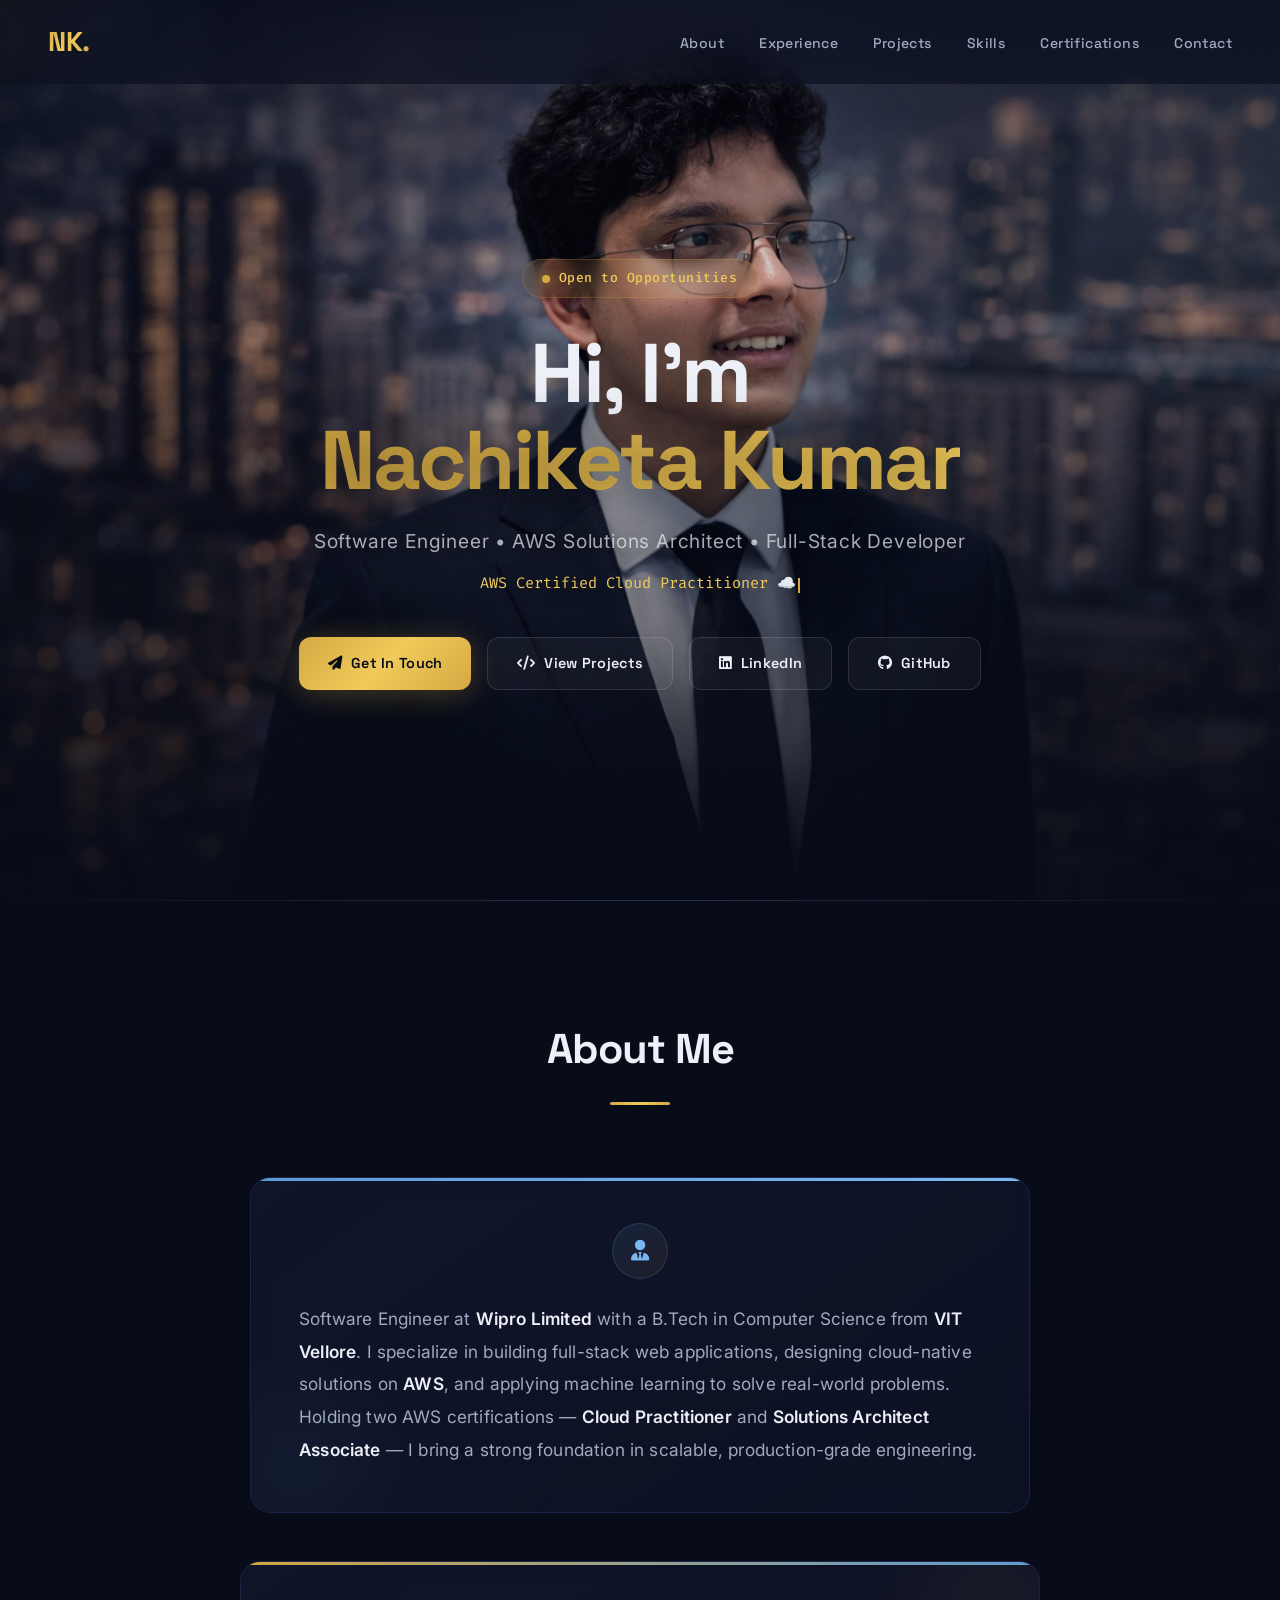
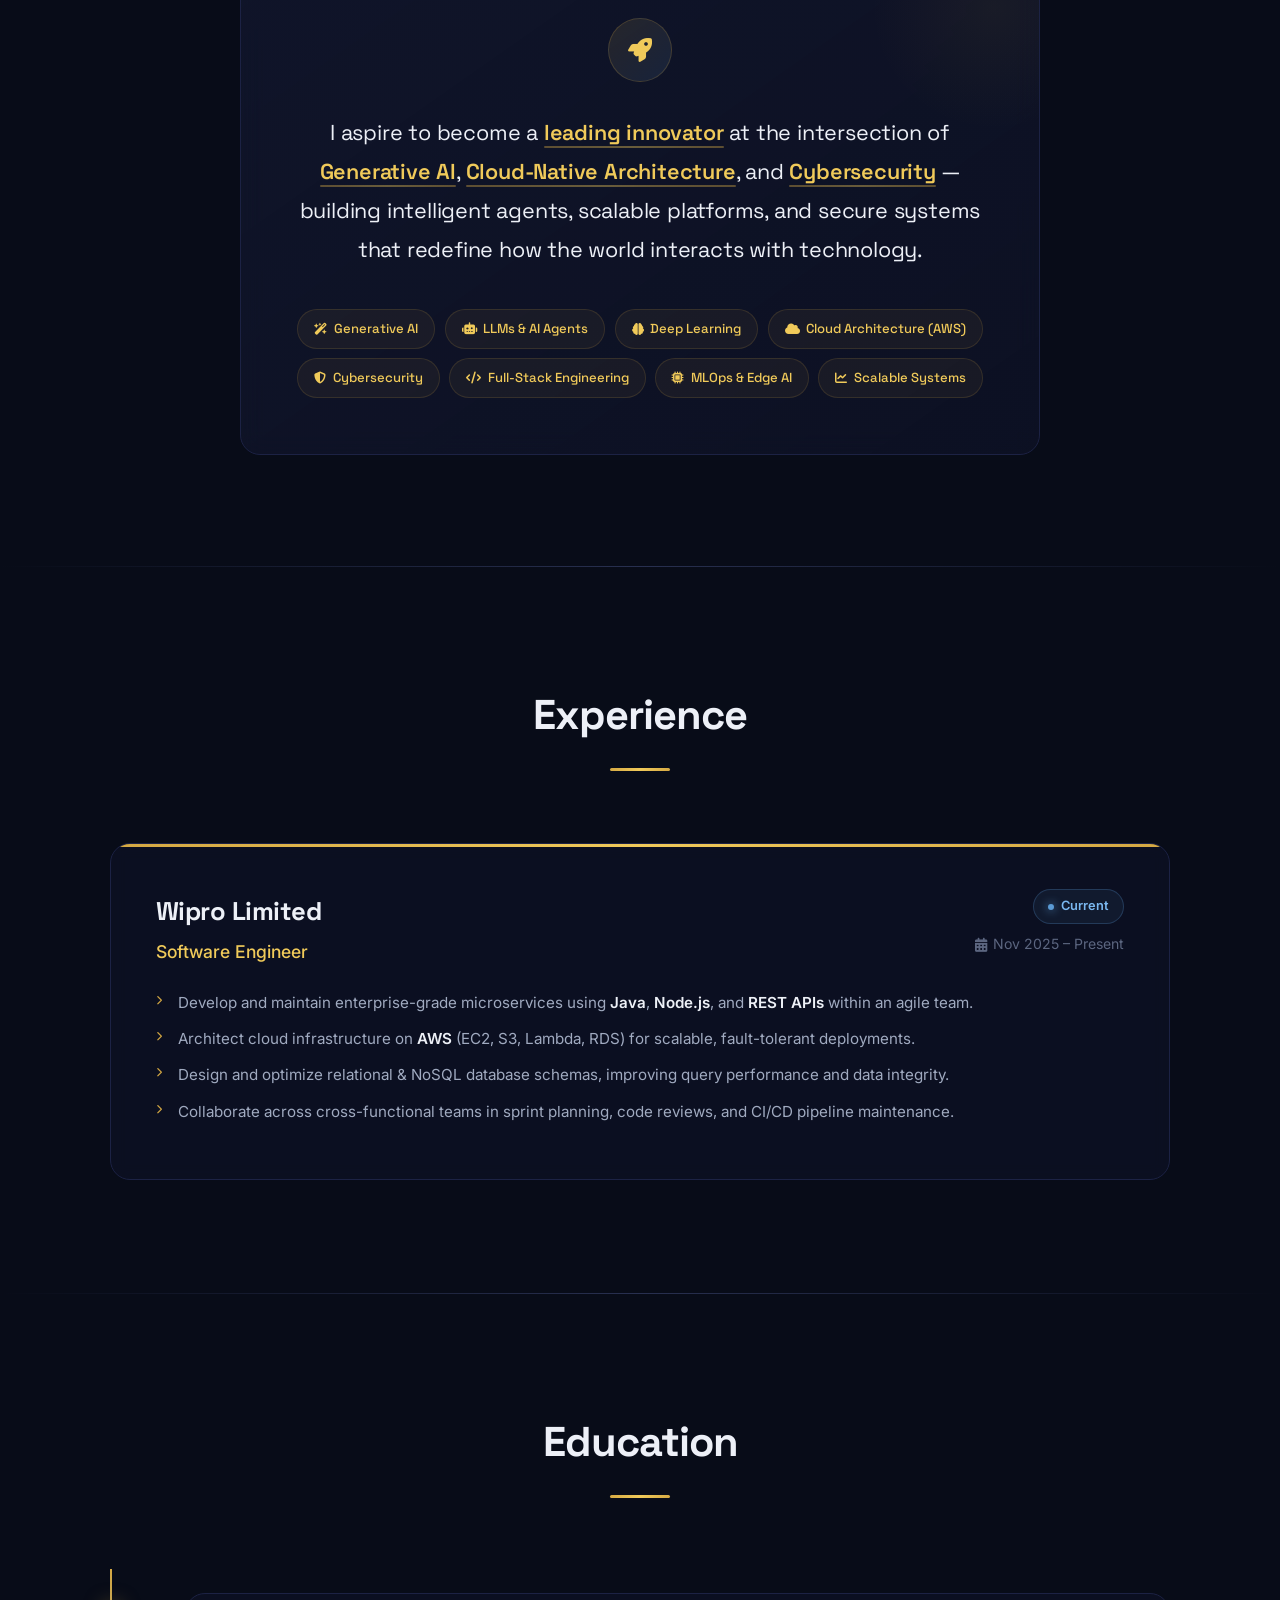
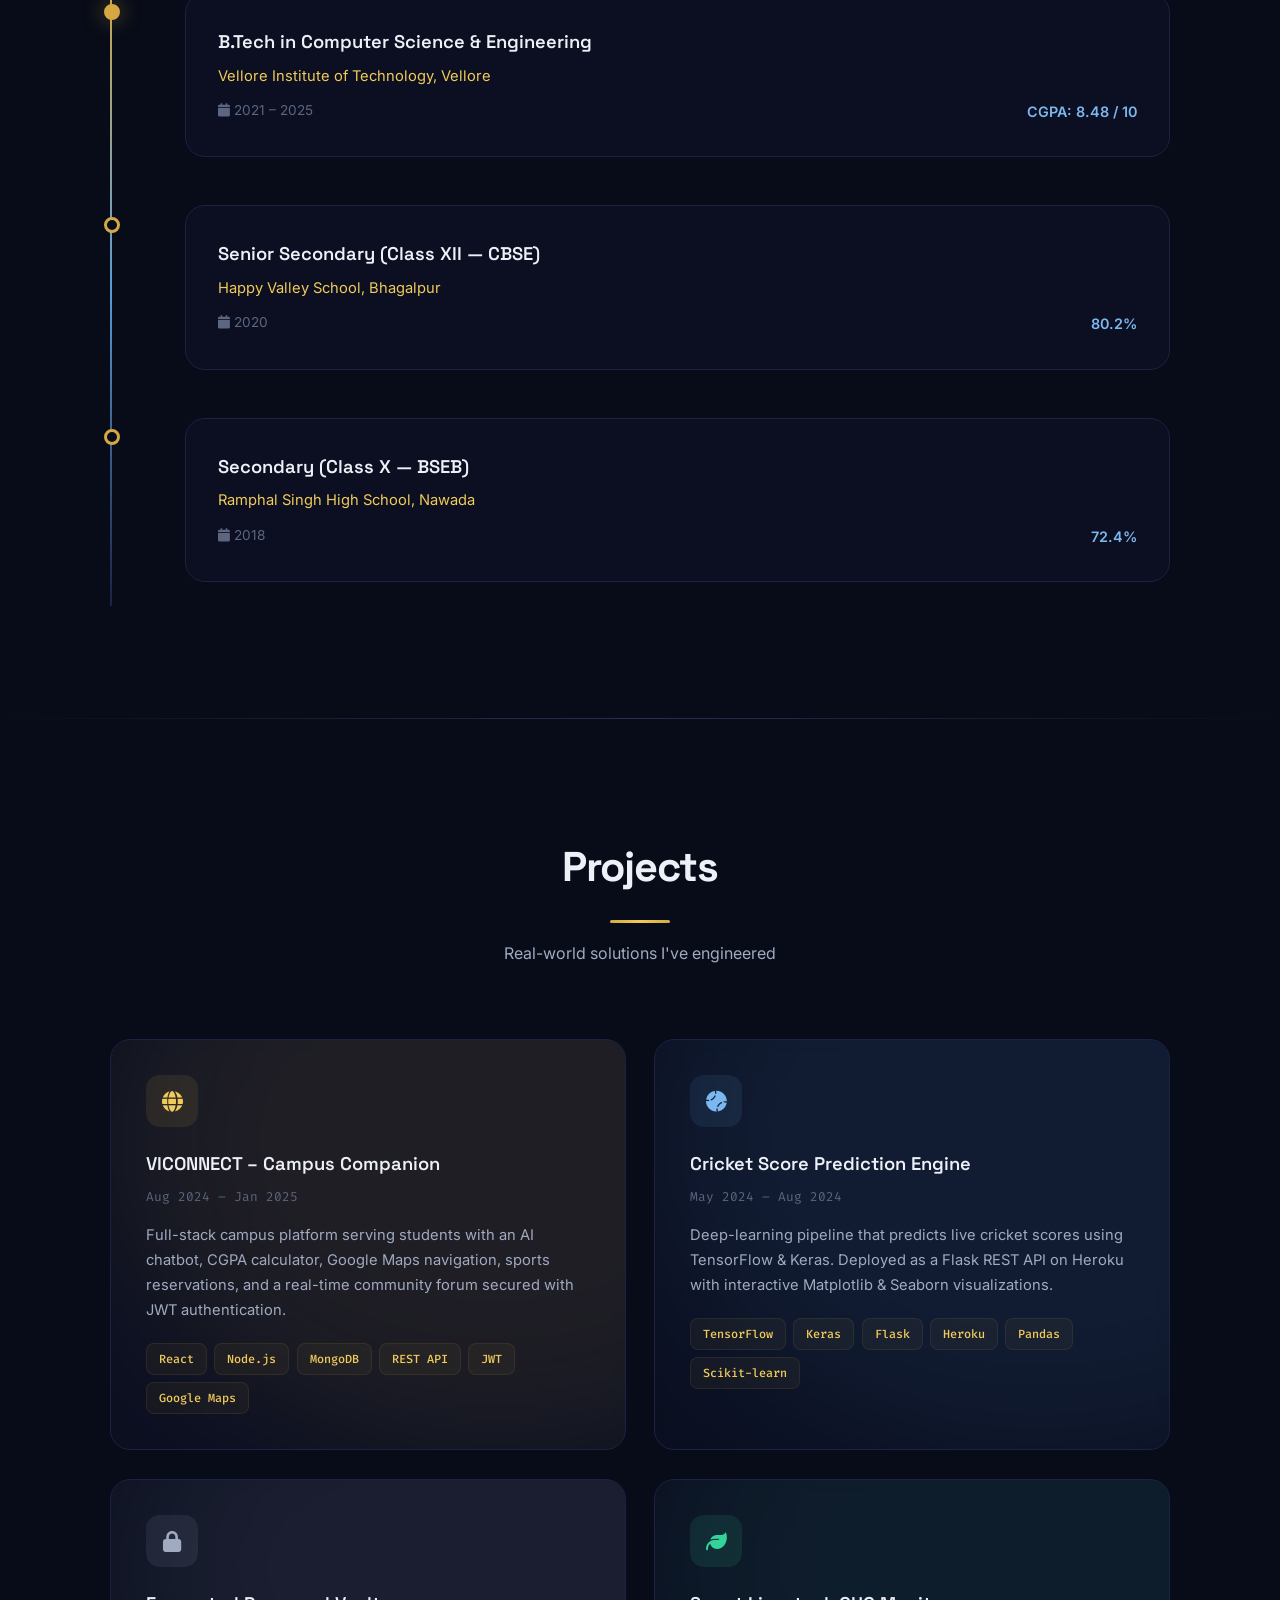
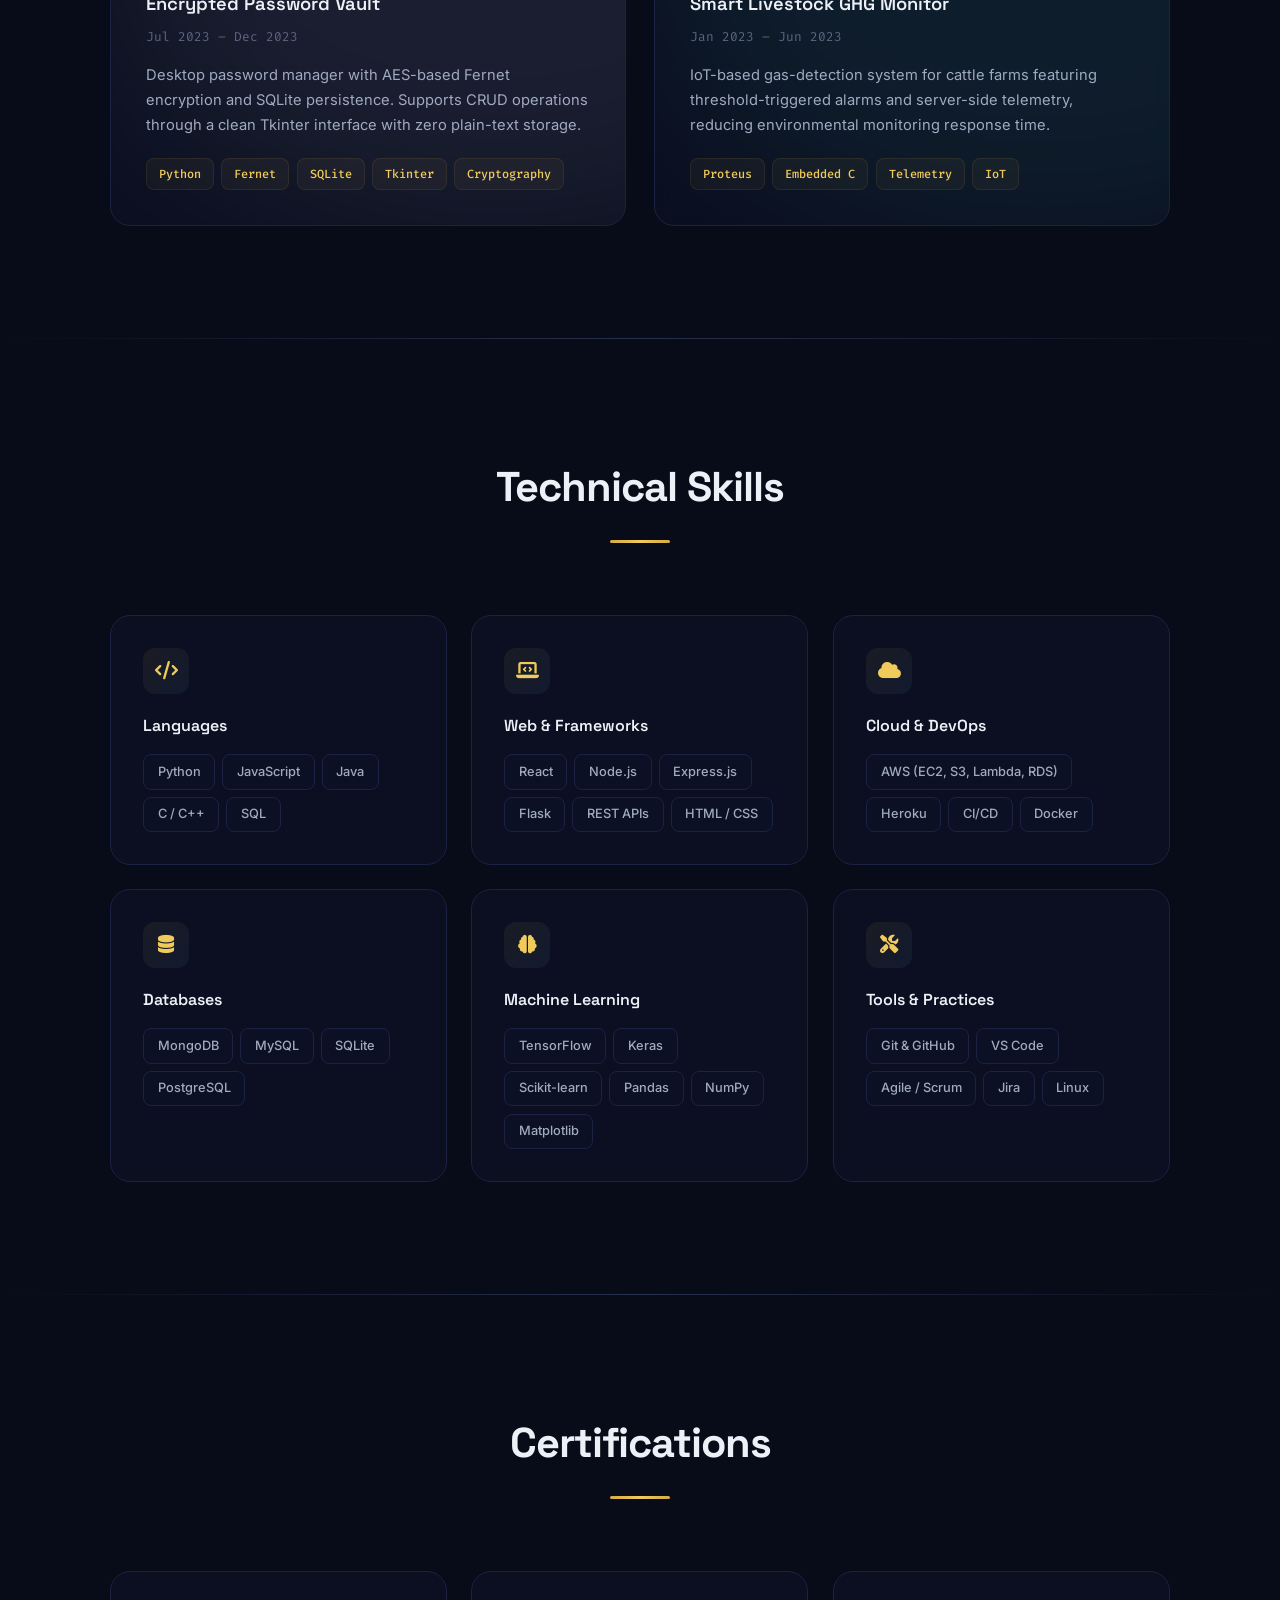
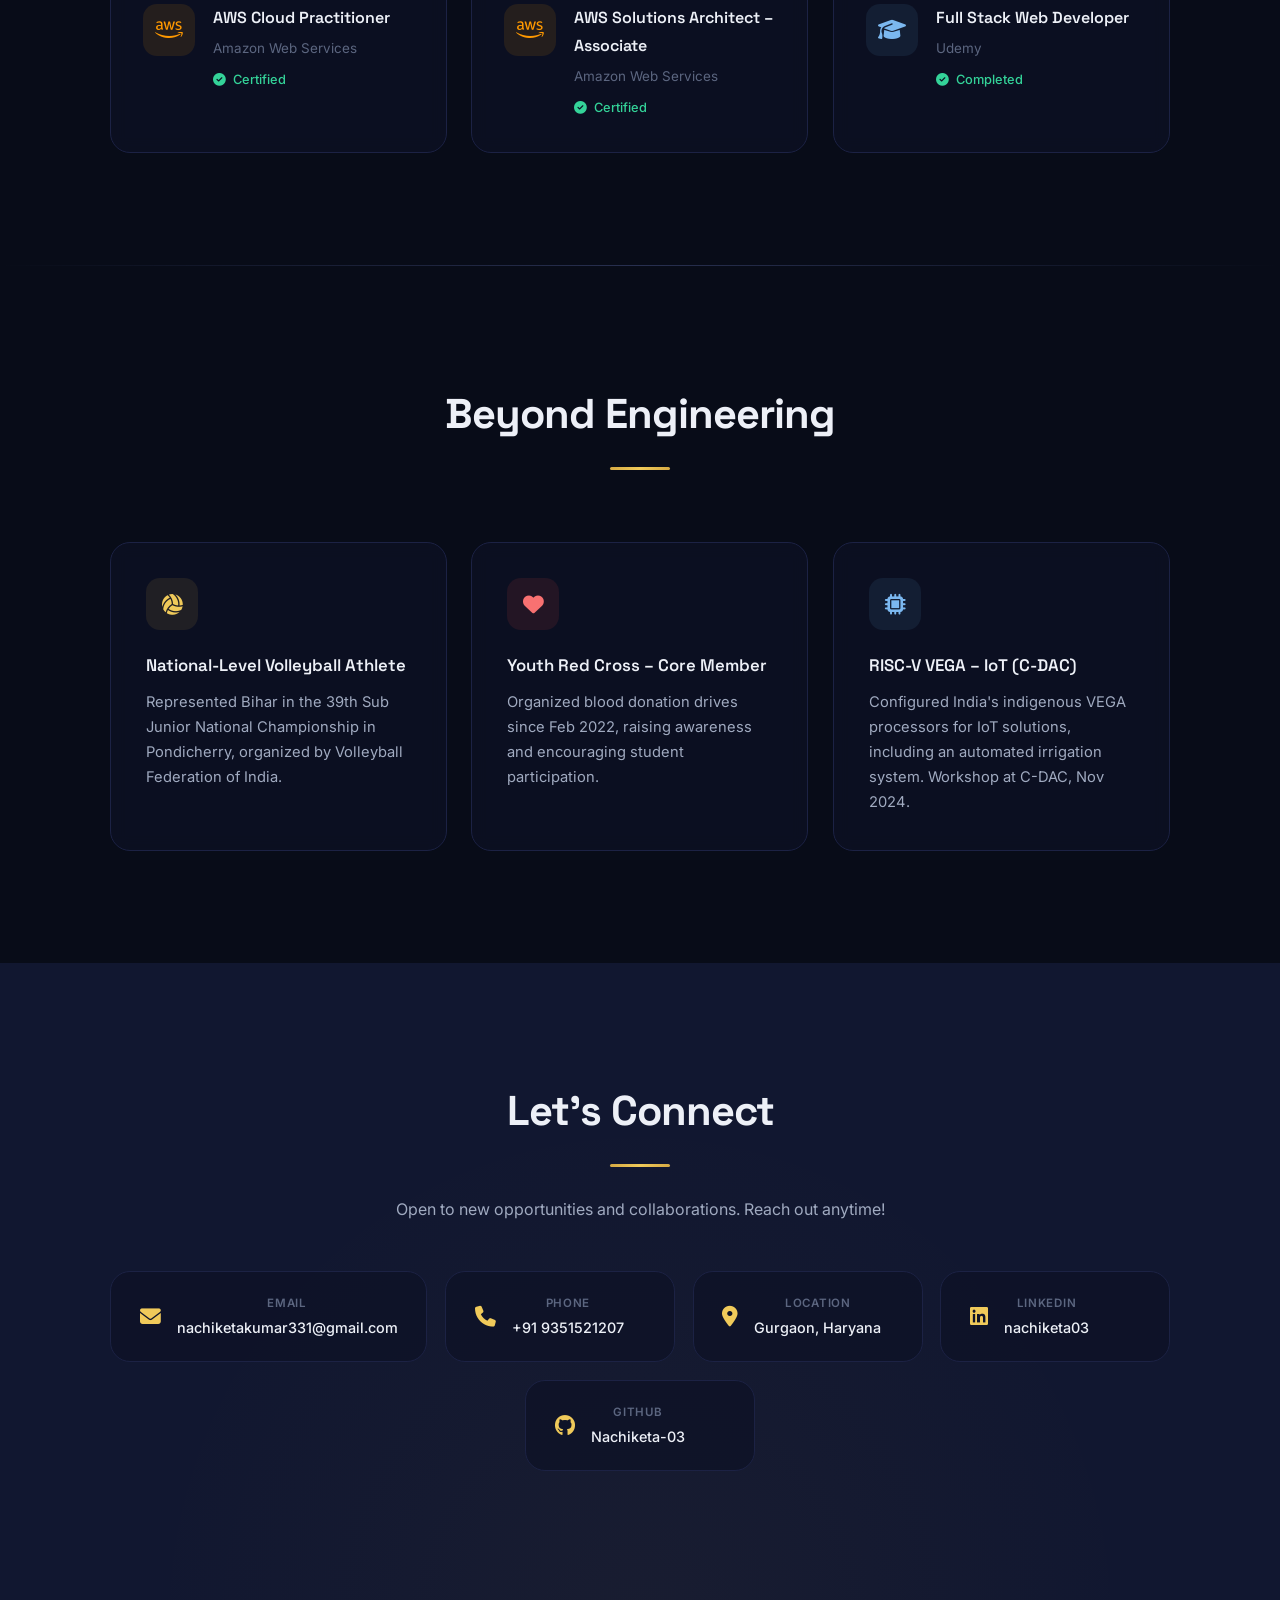
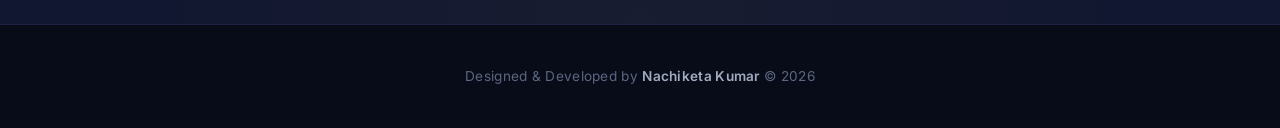
==== commit 8201951f: "Remove 'Software Engineer at Wipro' from hero badge and meta" ====
--- a/index.html
+++ b/index.html
@@ -4,9 +4,9 @@
     <meta charset="UTF-8">
     <meta name="viewport" content="width=device-width, initial-scale=1.0">
     <title>Nachiketa Kumar | Software Engineer</title>
-    <meta name="description" content="Nachiketa Kumar — Software Engineer at Wipro. AWS Certified Cloud Practitioner & Solutions Architect Associate. Full-Stack Developer & ML enthusiast.">
+    <meta name="description" content="Nachiketa Kumar — AWS Certified Cloud Practitioner & Solutions Architect Associate. Full-Stack Developer & ML enthusiast.">
     <meta property="og:title" content="Nachiketa Kumar | Software Engineer">
-    <meta property="og:description" content="Software Engineer at Wipro. AWS Certified. Full-Stack Developer & Machine Learning enthusiast.">
+    <meta property="og:description" content="AWS Certified Cloud Practitioner & Solutions Architect. Full-Stack Developer & Machine Learning enthusiast.">
     <meta property="og:type" content="website">
     <meta name="theme-color" content="#080C18">
     <link rel="icon" href="data:image/svg+xml,<svg xmlns='http://www.w3.org/2000/svg' viewBox='0 0 100 100'><text y='.9em' font-size='90'>NK</text></svg>">
@@ -50,7 +50,7 @@
         <div class="hero-bg"></div>
         <div class="hero-vignette"></div>
         <div class="hero-content">
-            <div class="hero-badge"><span class="dot"></span> Software Engineer at Wipro</div>
+            <div class="hero-badge"><span class="dot"></span> Open to Opportunities</div>
             <h1>Hi, I'm<br><span class="name-gradient">Nachiketa Kumar</span></h1>
             <p class="hero-subtitle">Software Engineer &bull; AWS Solutions Architect &bull; Full-Stack Developer</p>
             <div class="hero-typed" id="typedText"></div>
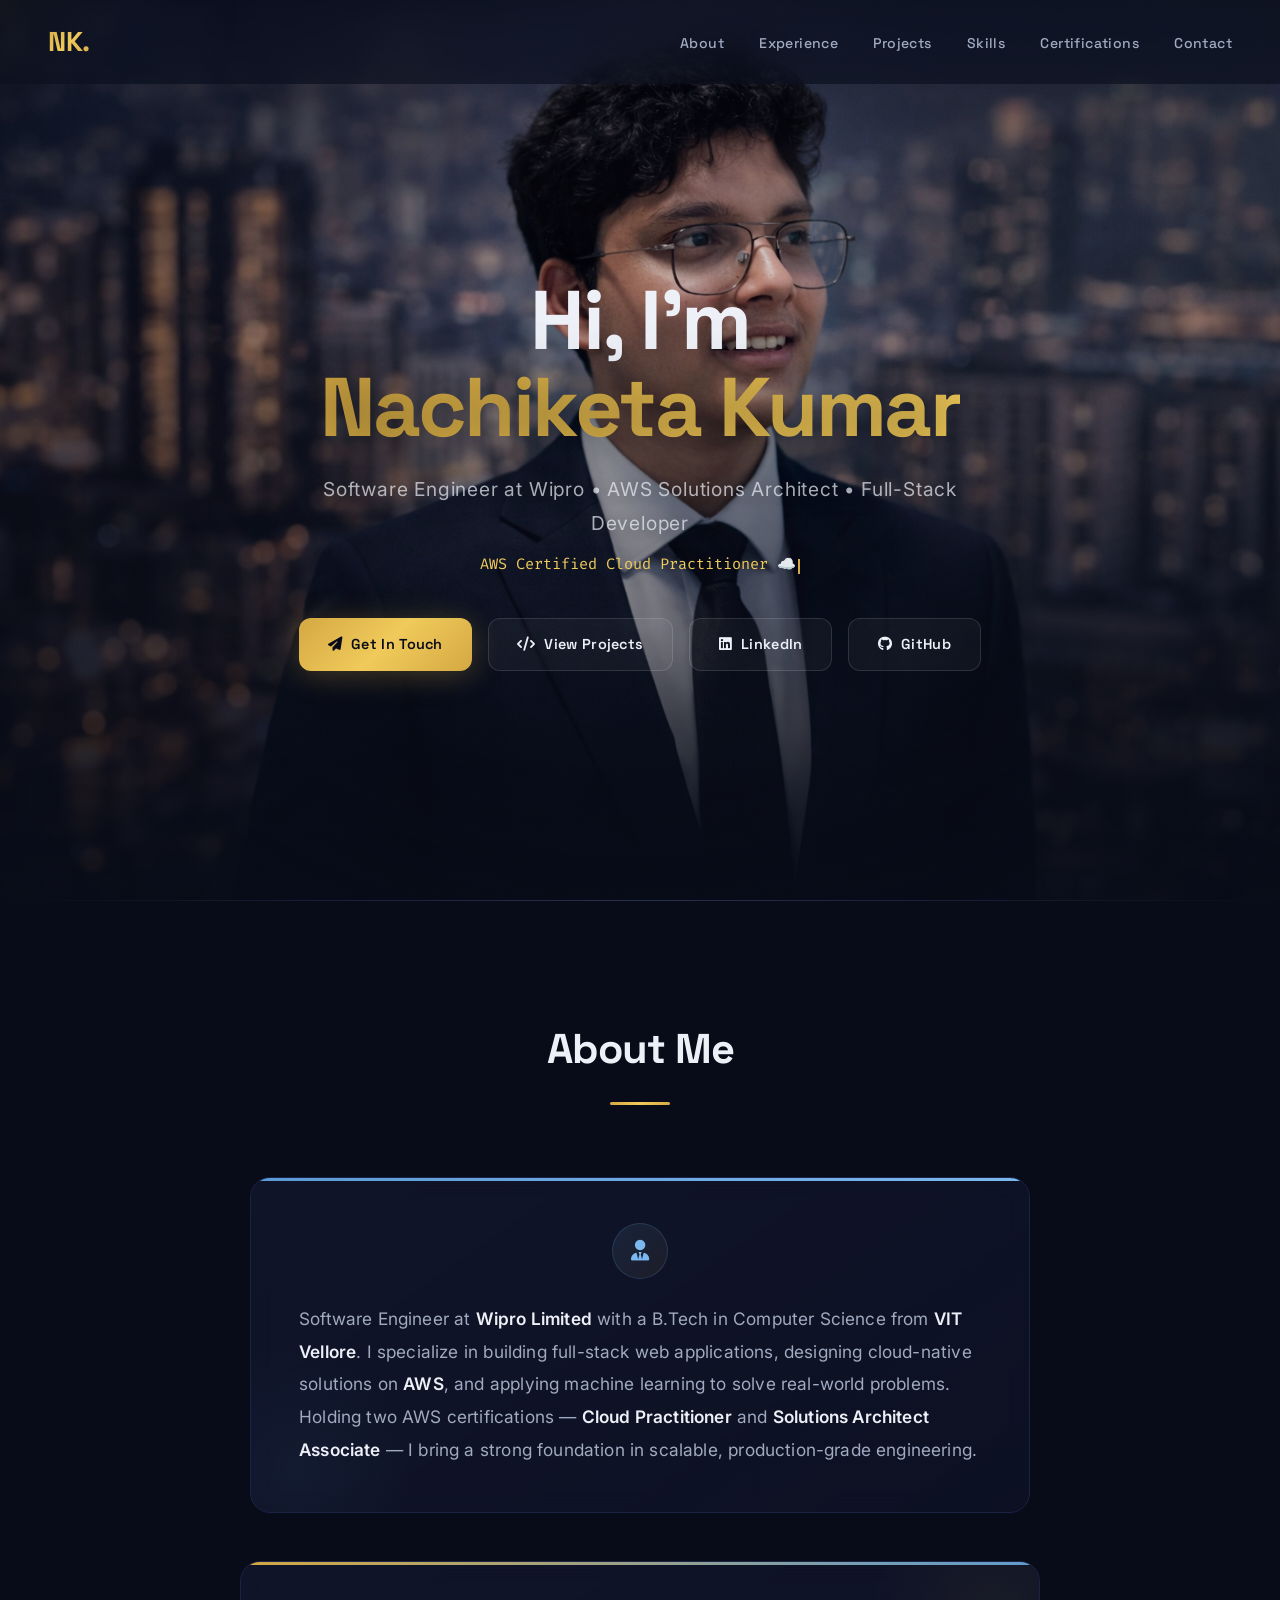
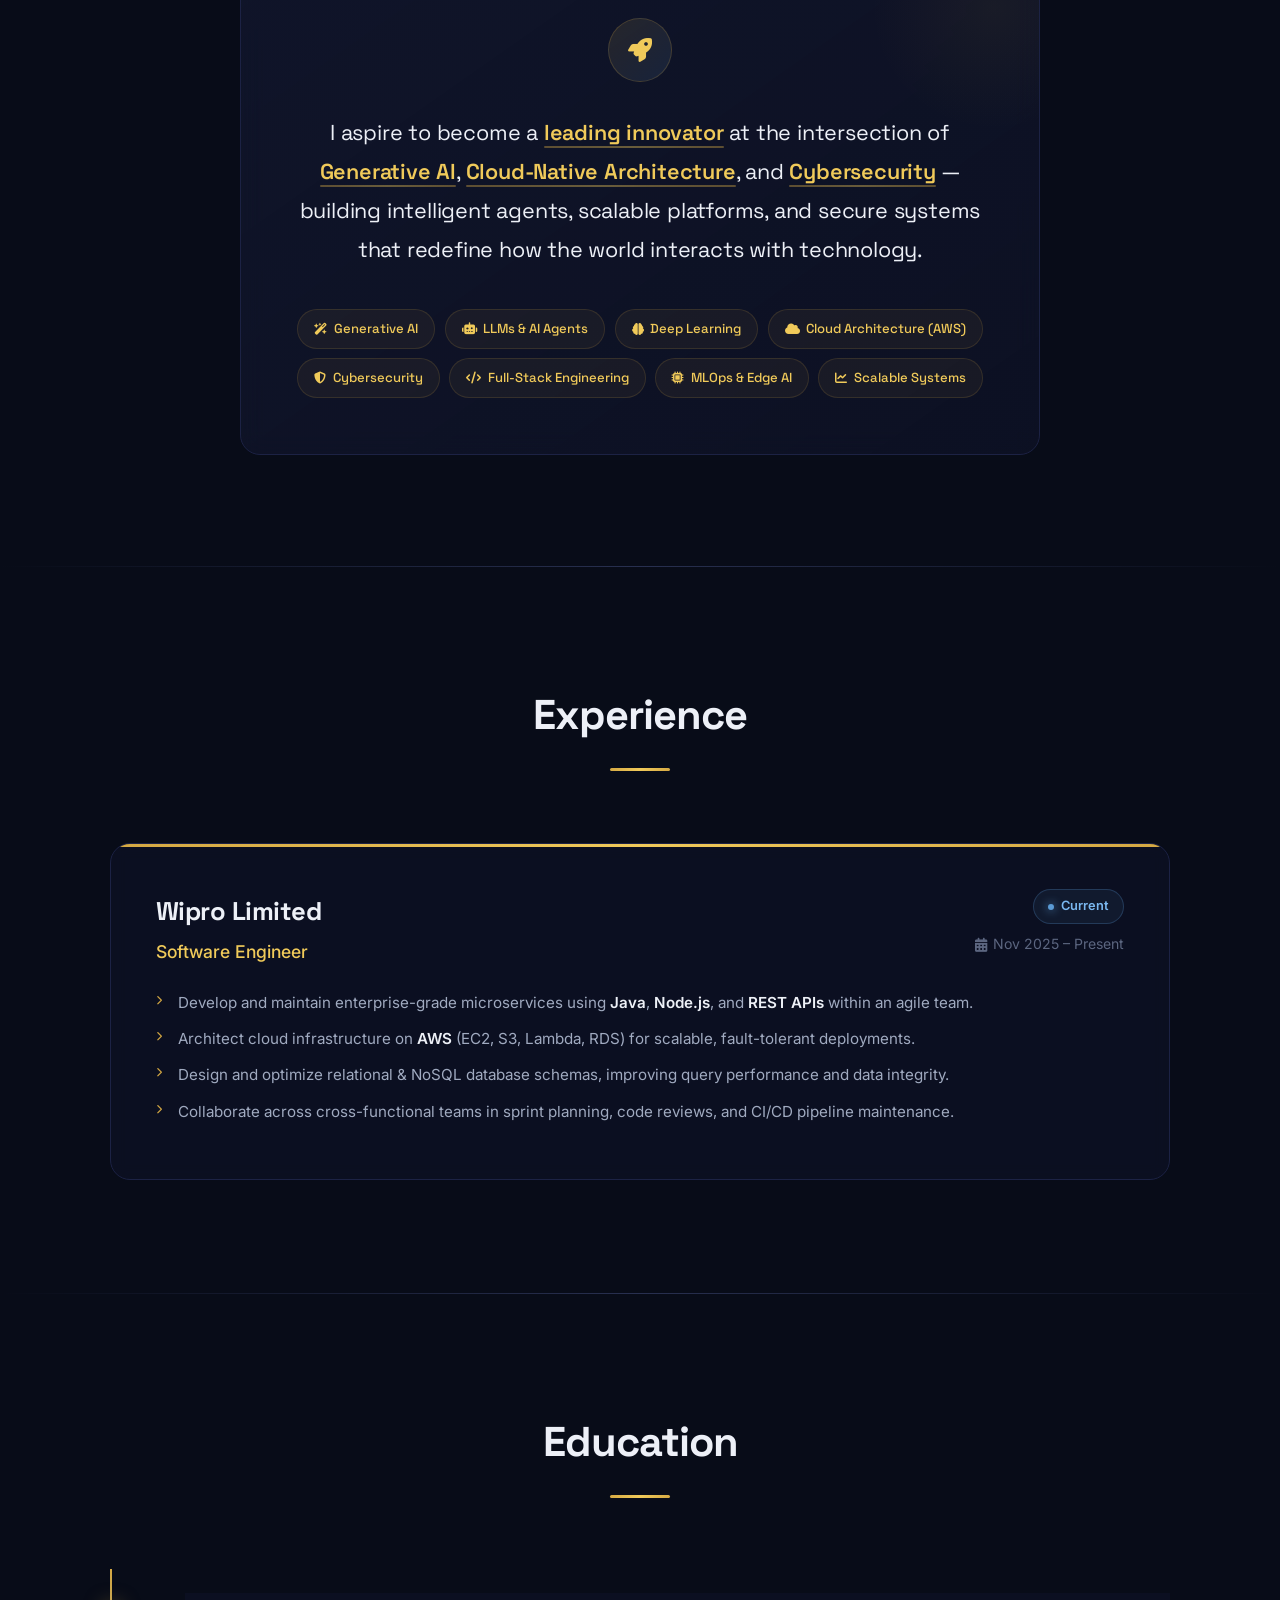
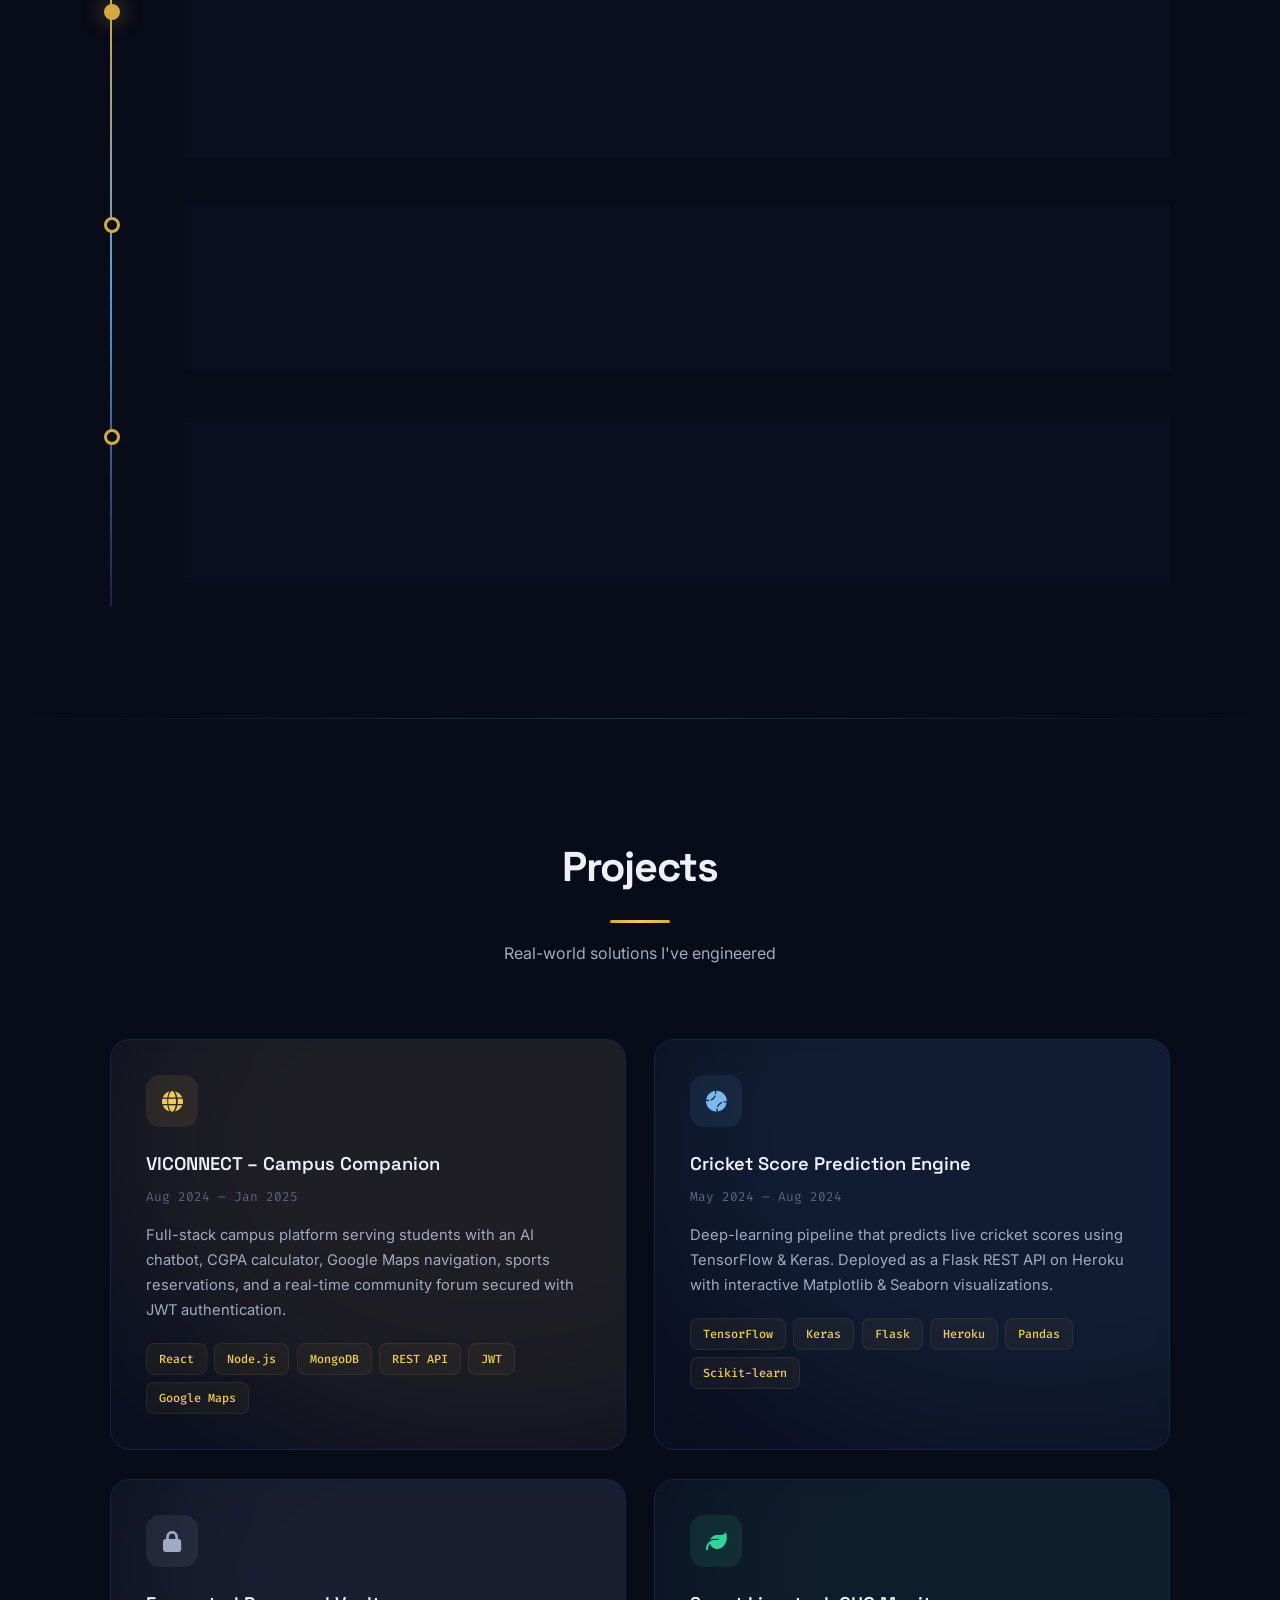
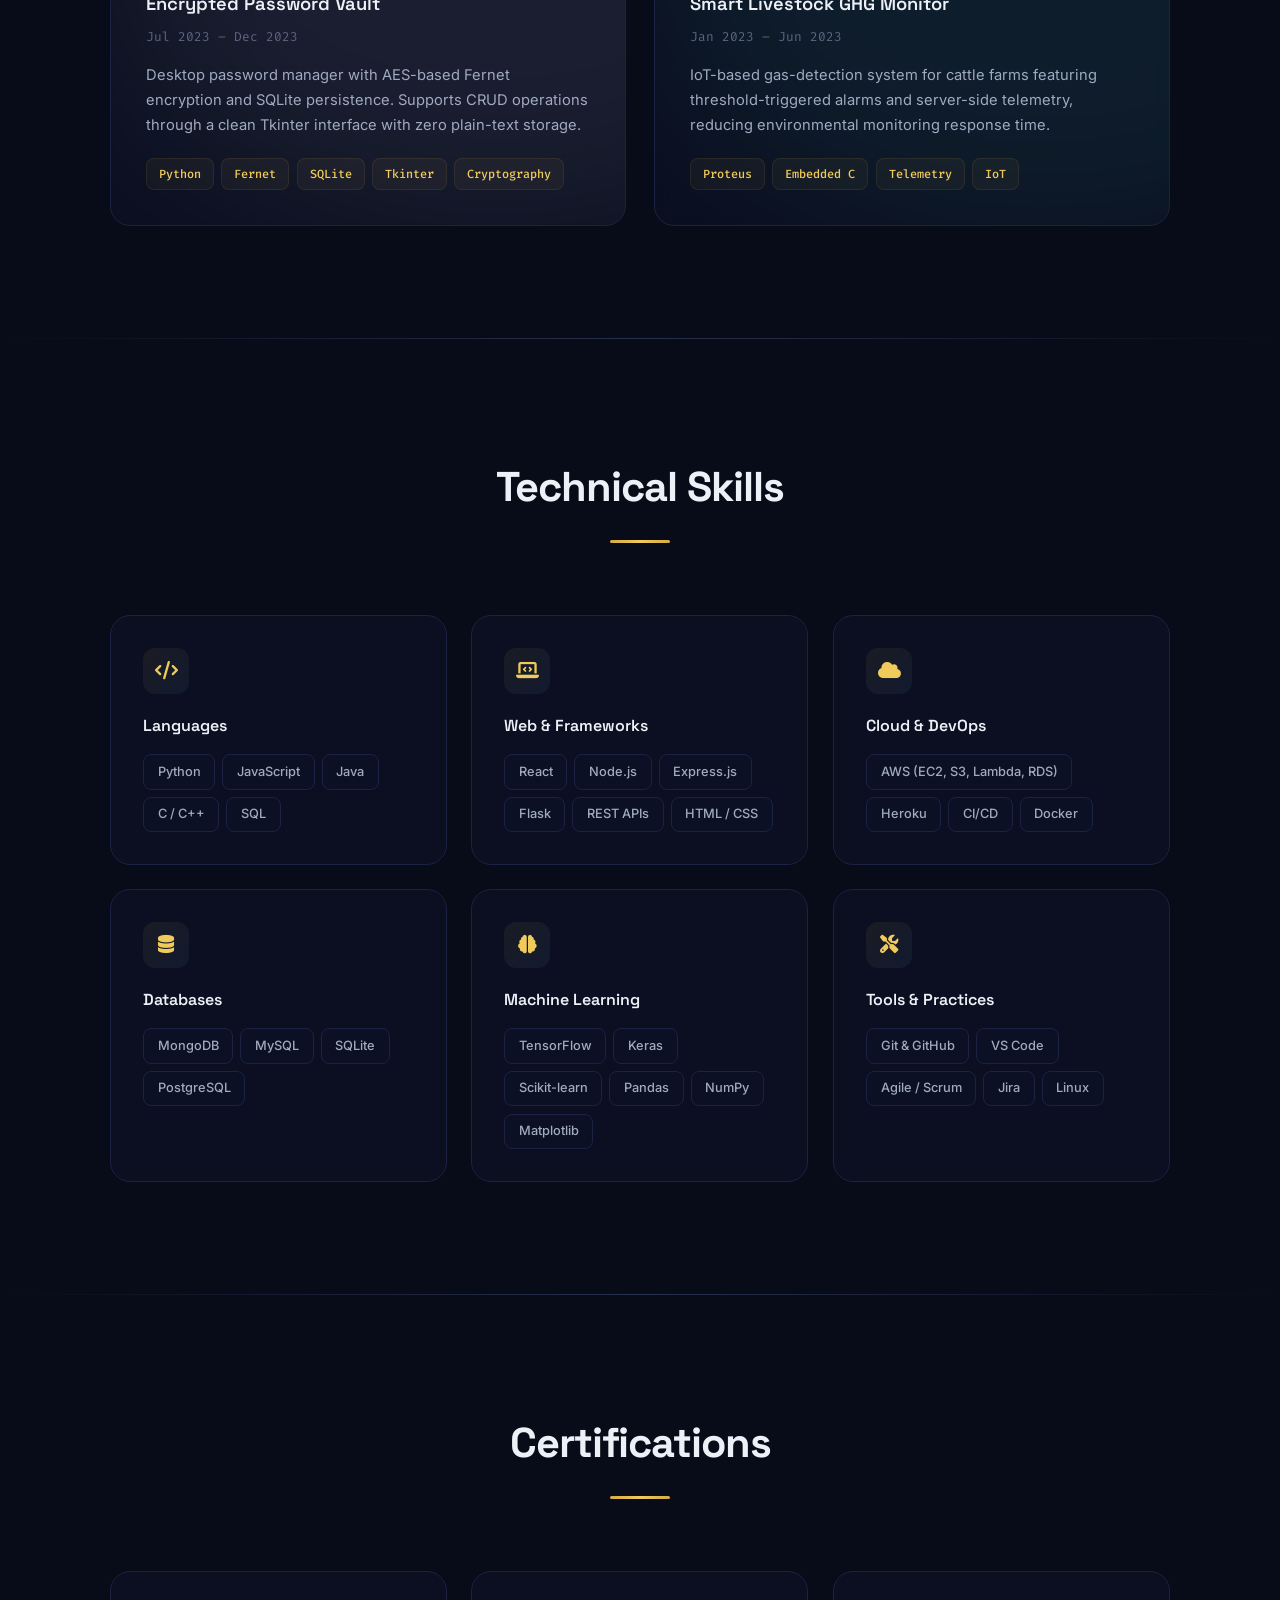
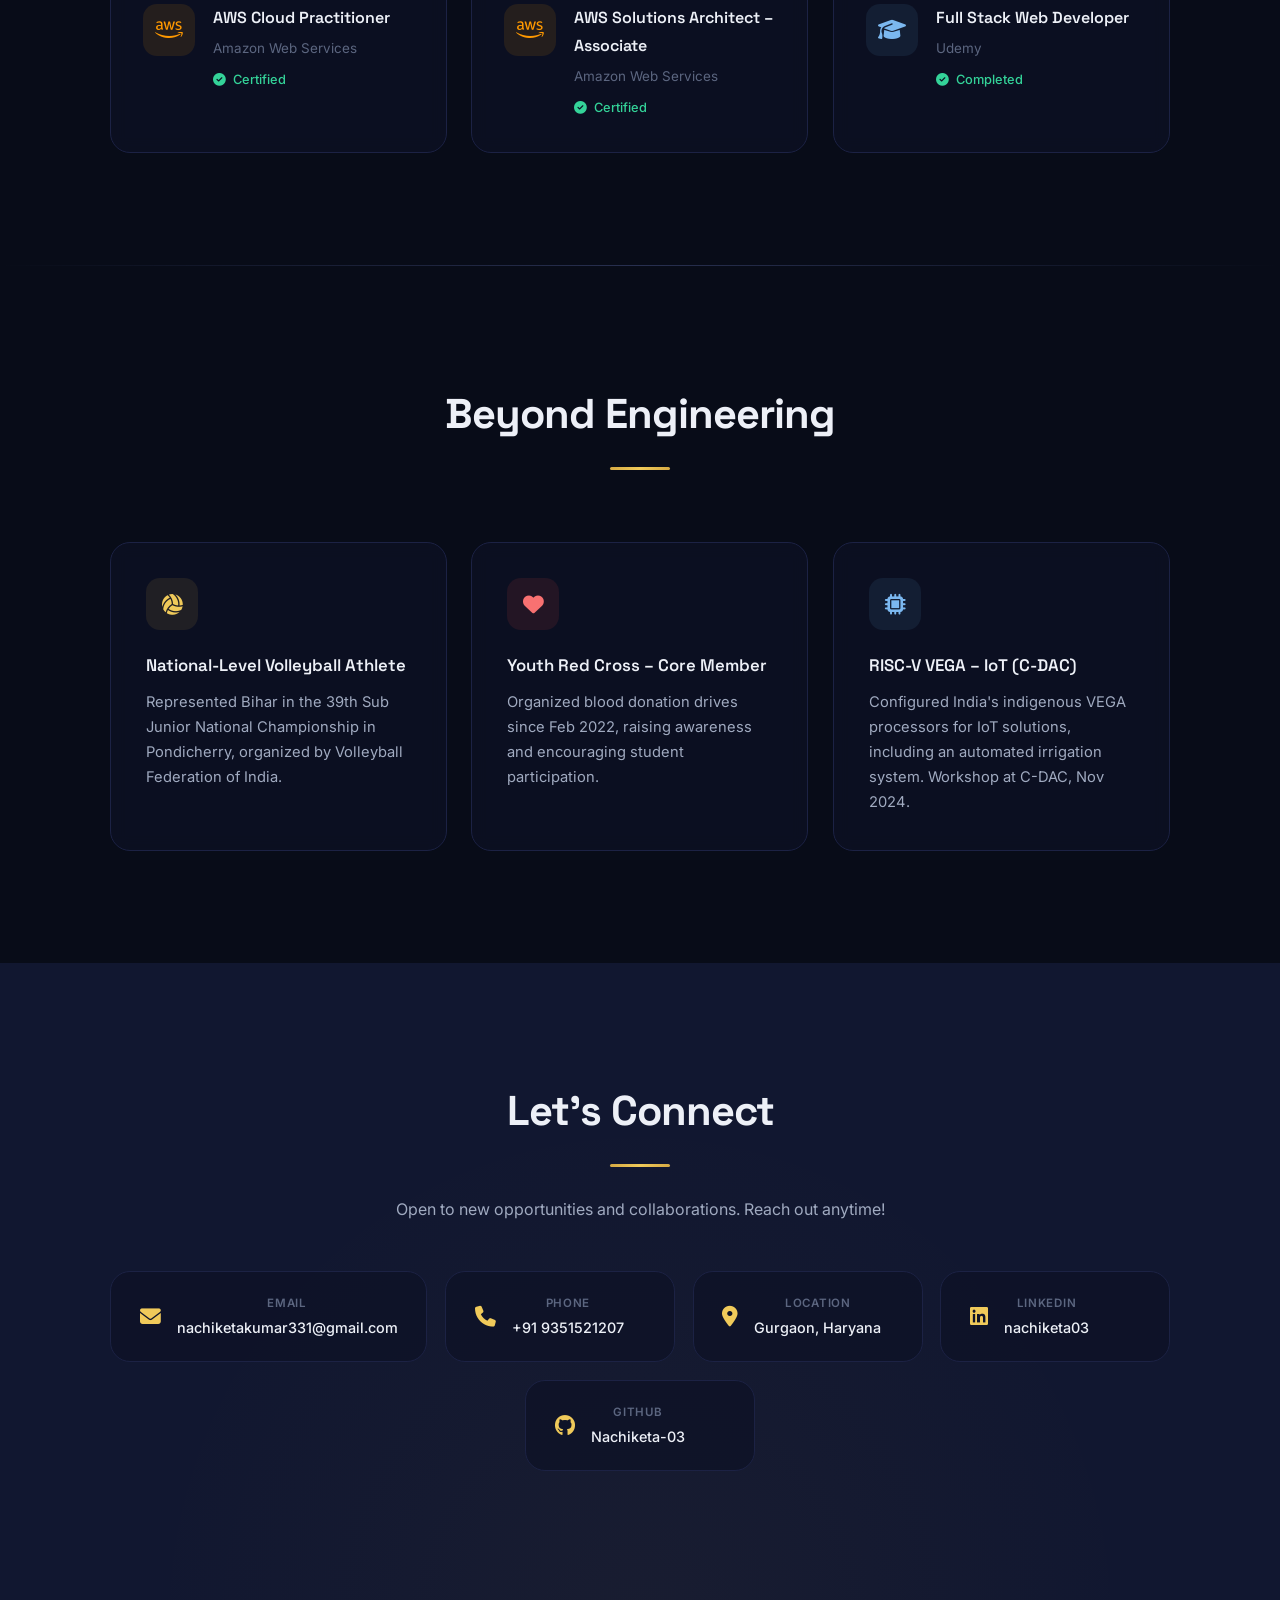
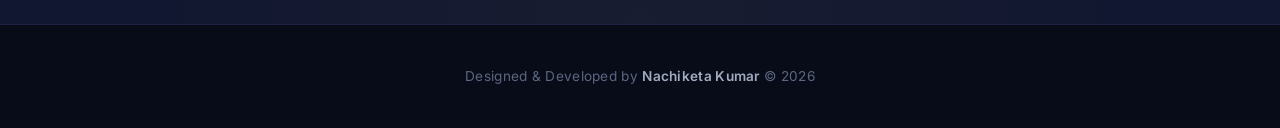
==== commit 5db1d9bb: "Remove badge, show Wipro in subtitle" ====
--- a/index.html
+++ b/index.html
@@ -50,9 +50,8 @@
         <div class="hero-bg"></div>
         <div class="hero-vignette"></div>
         <div class="hero-content">
-            <div class="hero-badge"><span class="dot"></span> Open to Opportunities</div>
             <h1>Hi, I'm<br><span class="name-gradient">Nachiketa Kumar</span></h1>
-            <p class="hero-subtitle">Software Engineer &bull; AWS Solutions Architect &bull; Full-Stack Developer</p>
+            <p class="hero-subtitle">Software Engineer at Wipro &bull; AWS Solutions Architect &bull; Full-Stack Developer</p>
             <div class="hero-typed" id="typedText"></div>
             <div class="hero-buttons">
                 <a href="#contact" class="btn btn-primary"><i class="fas fa-paper-plane"></i> Get In Touch</a>
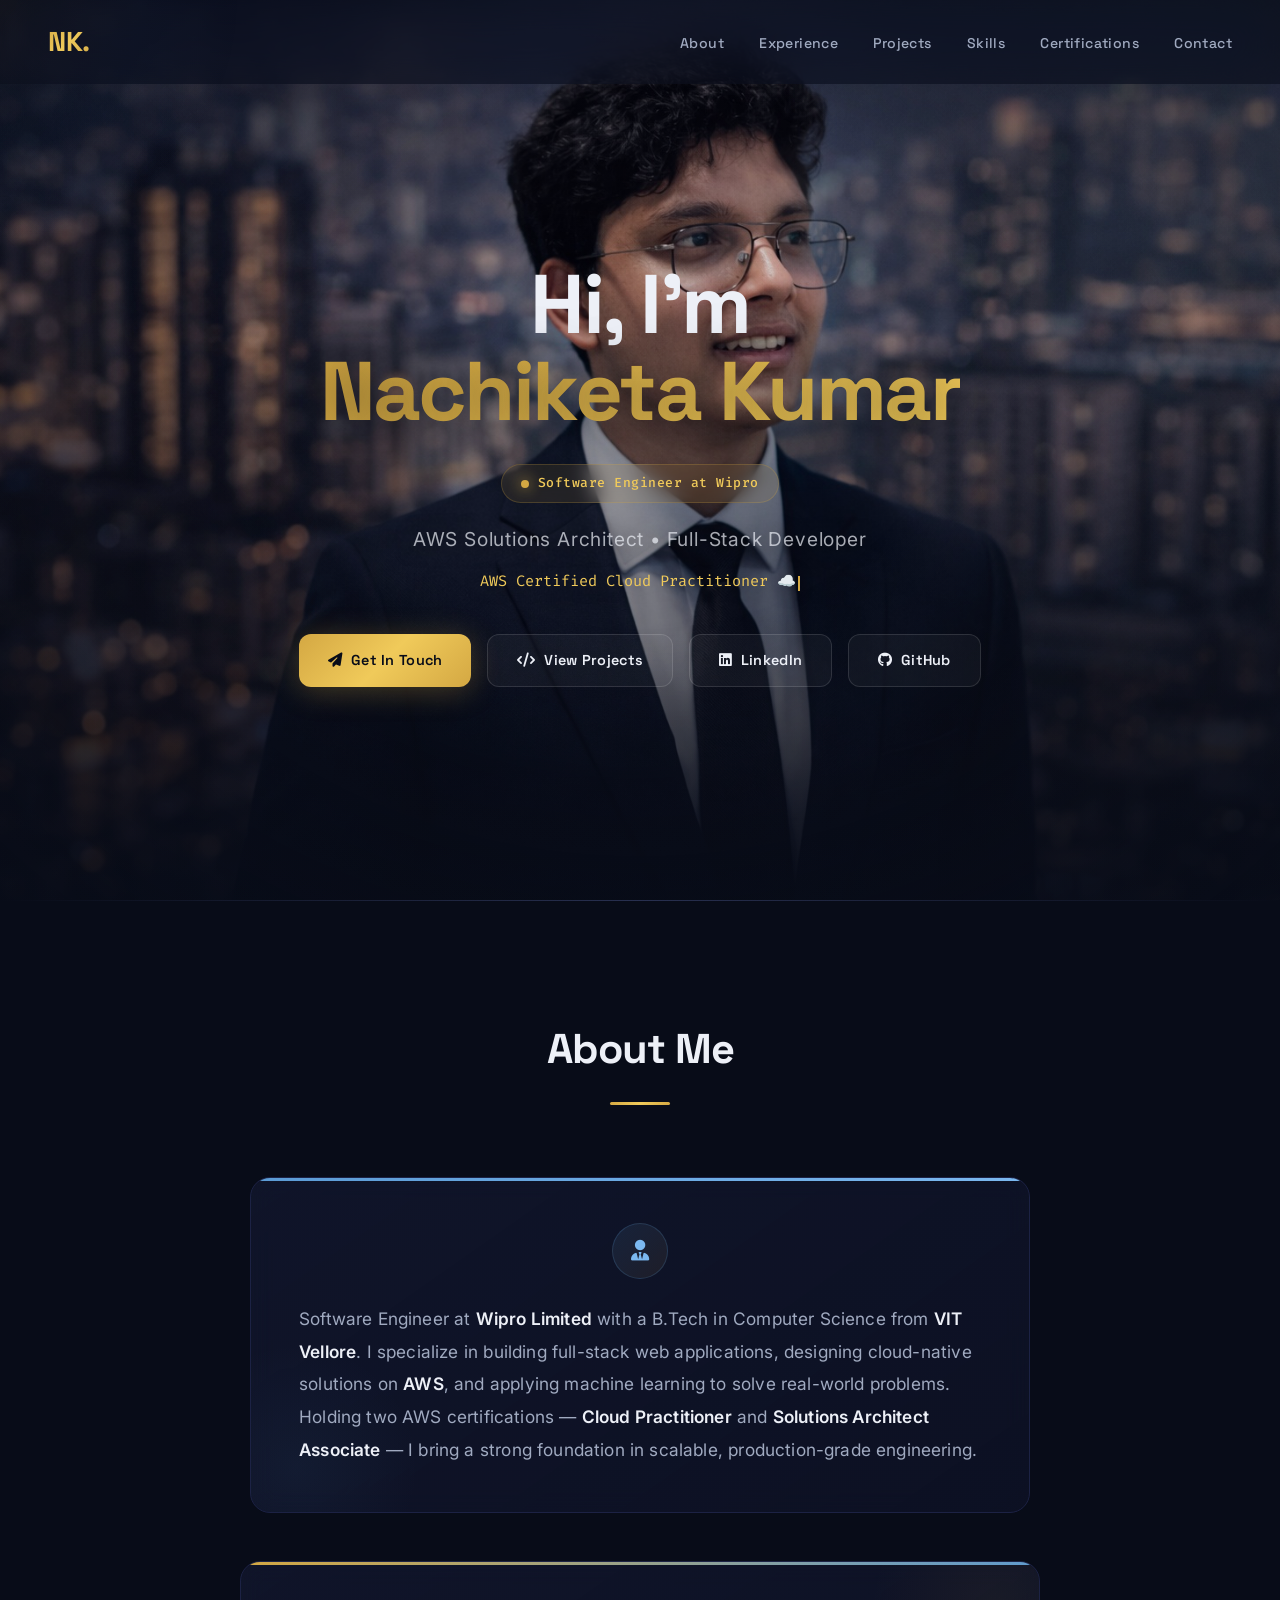
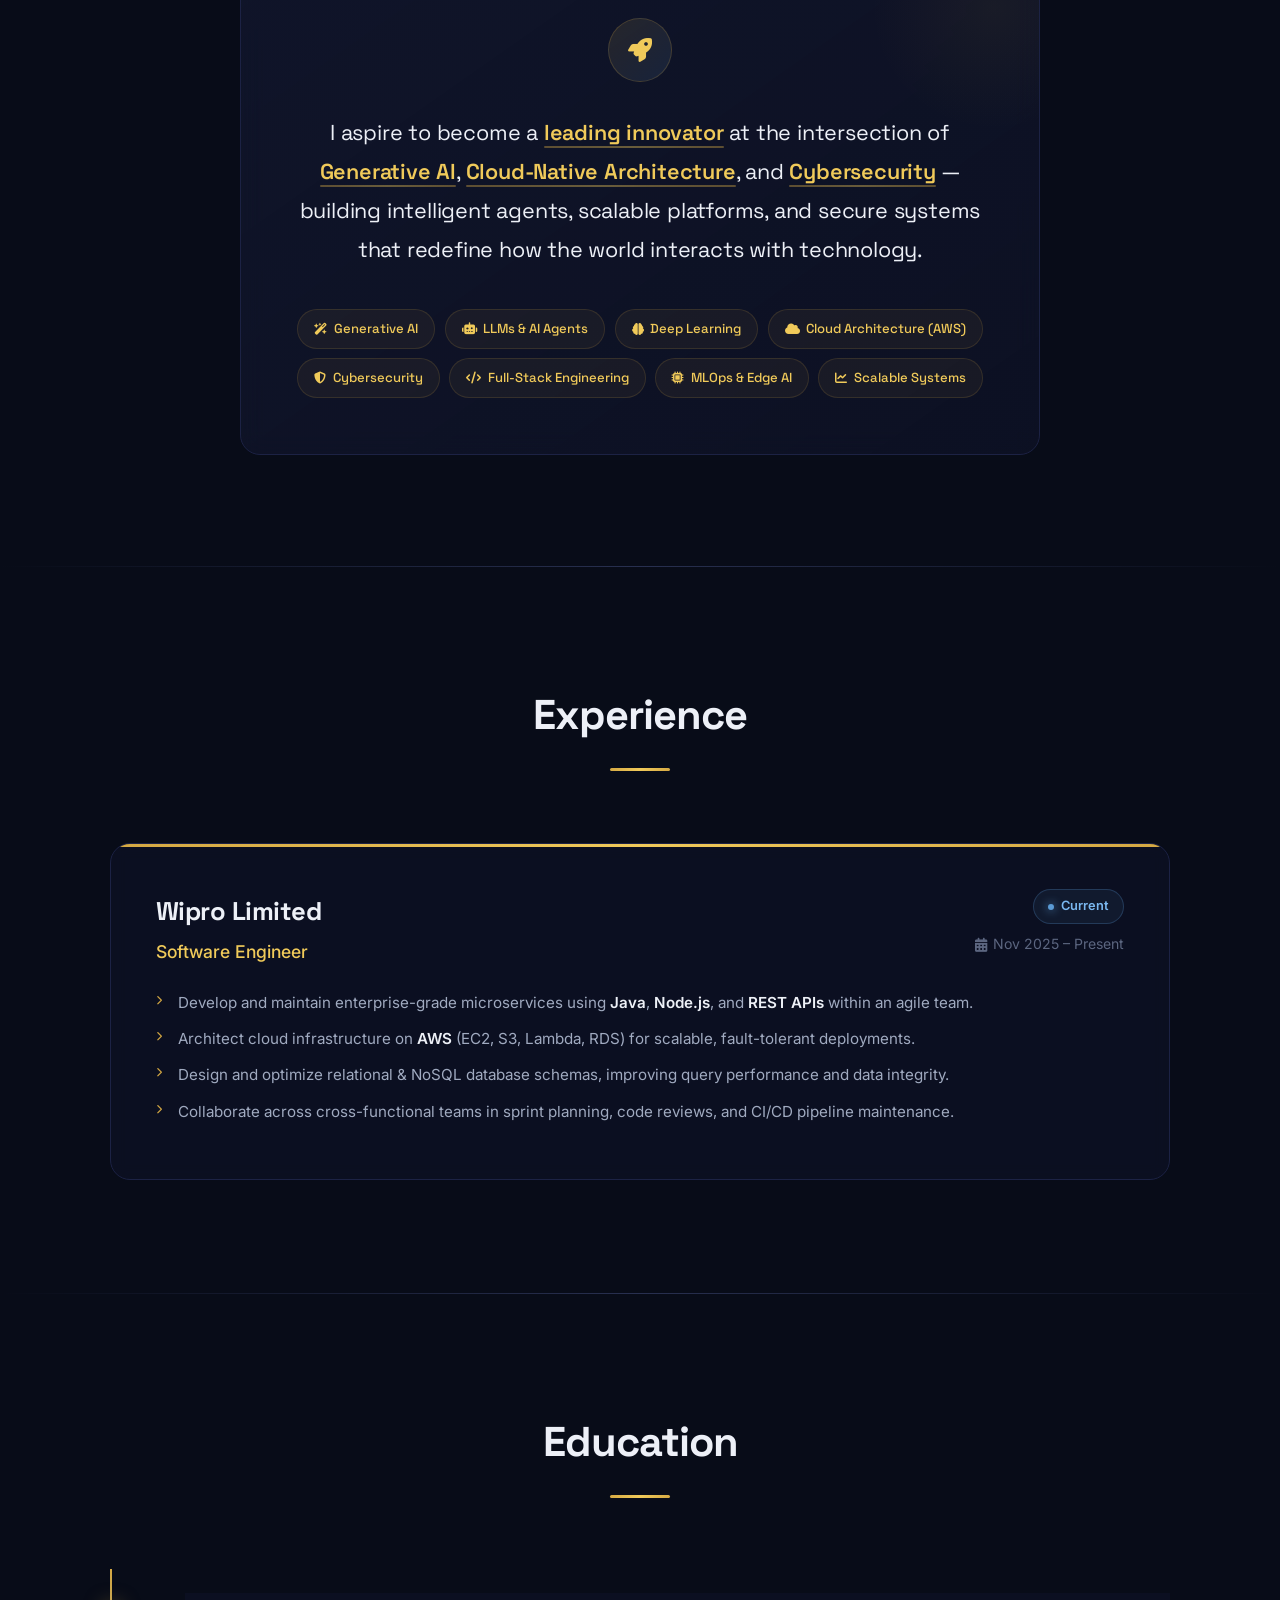
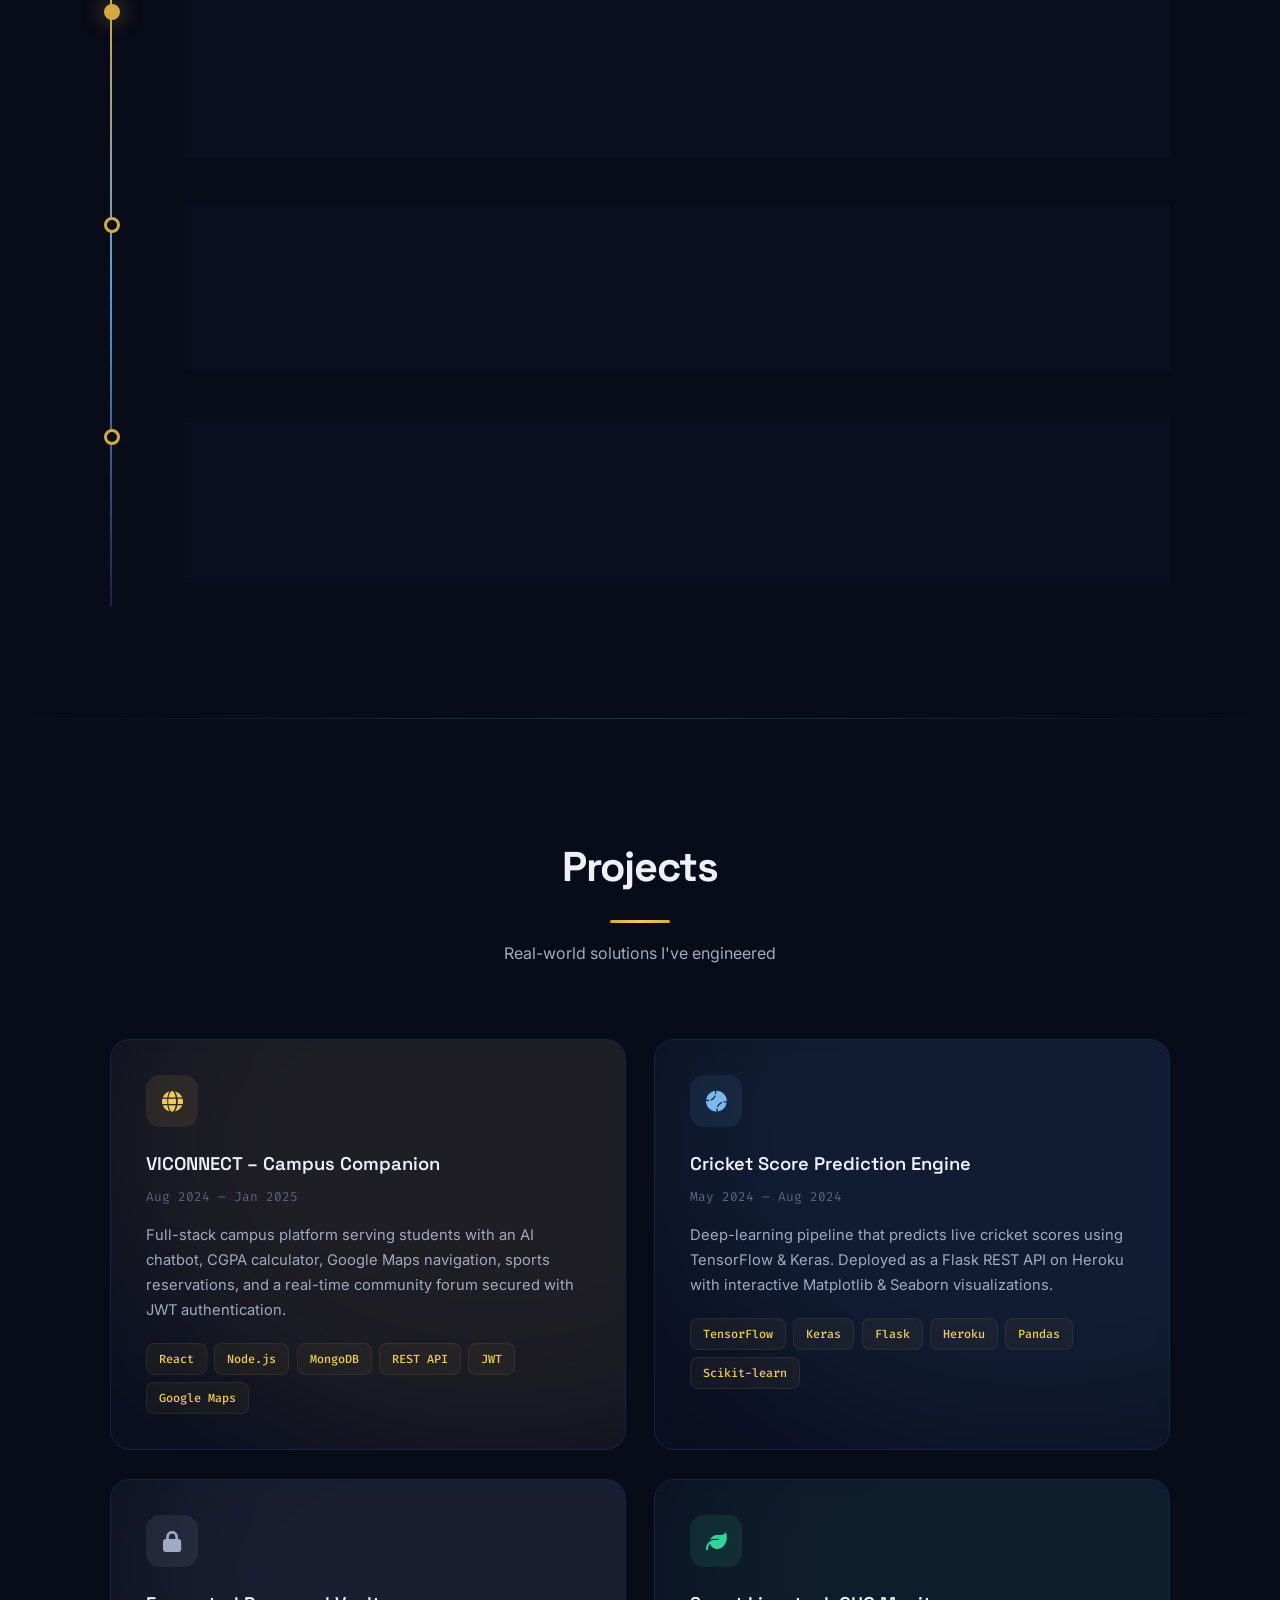
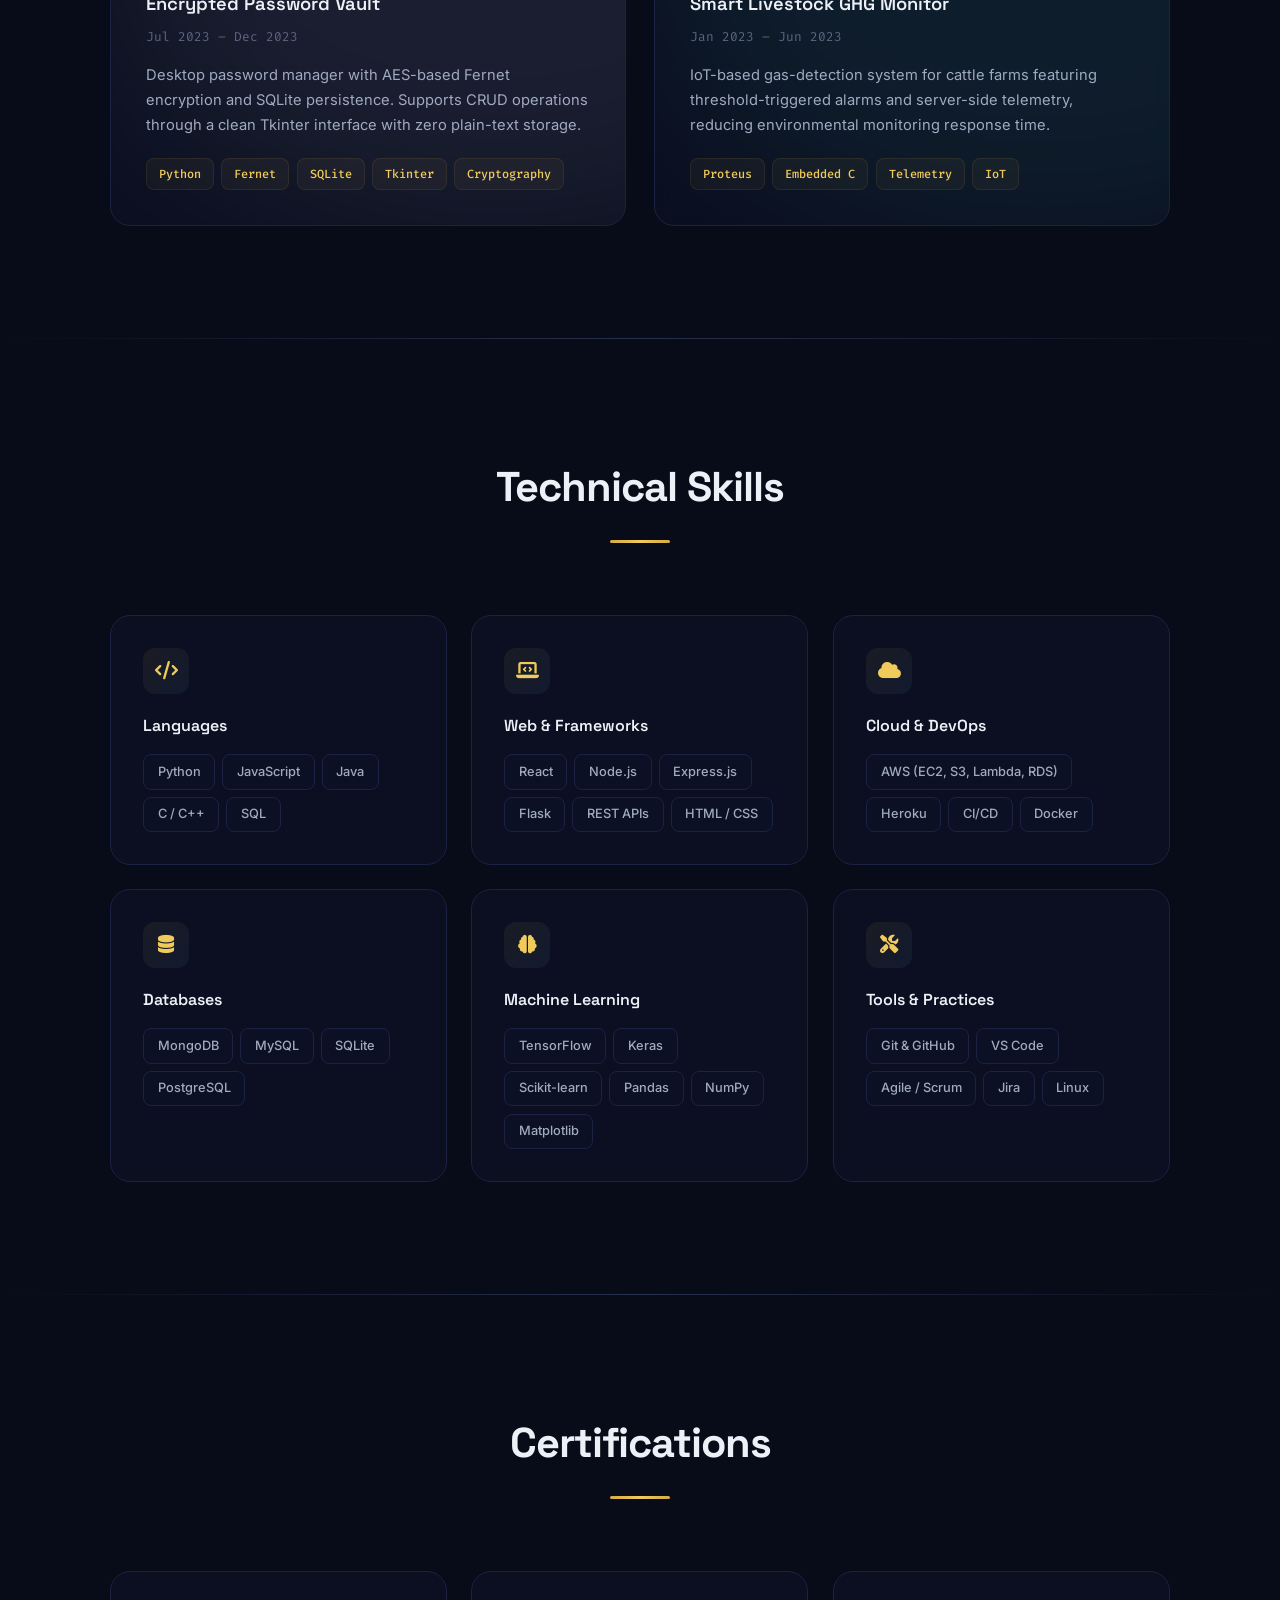
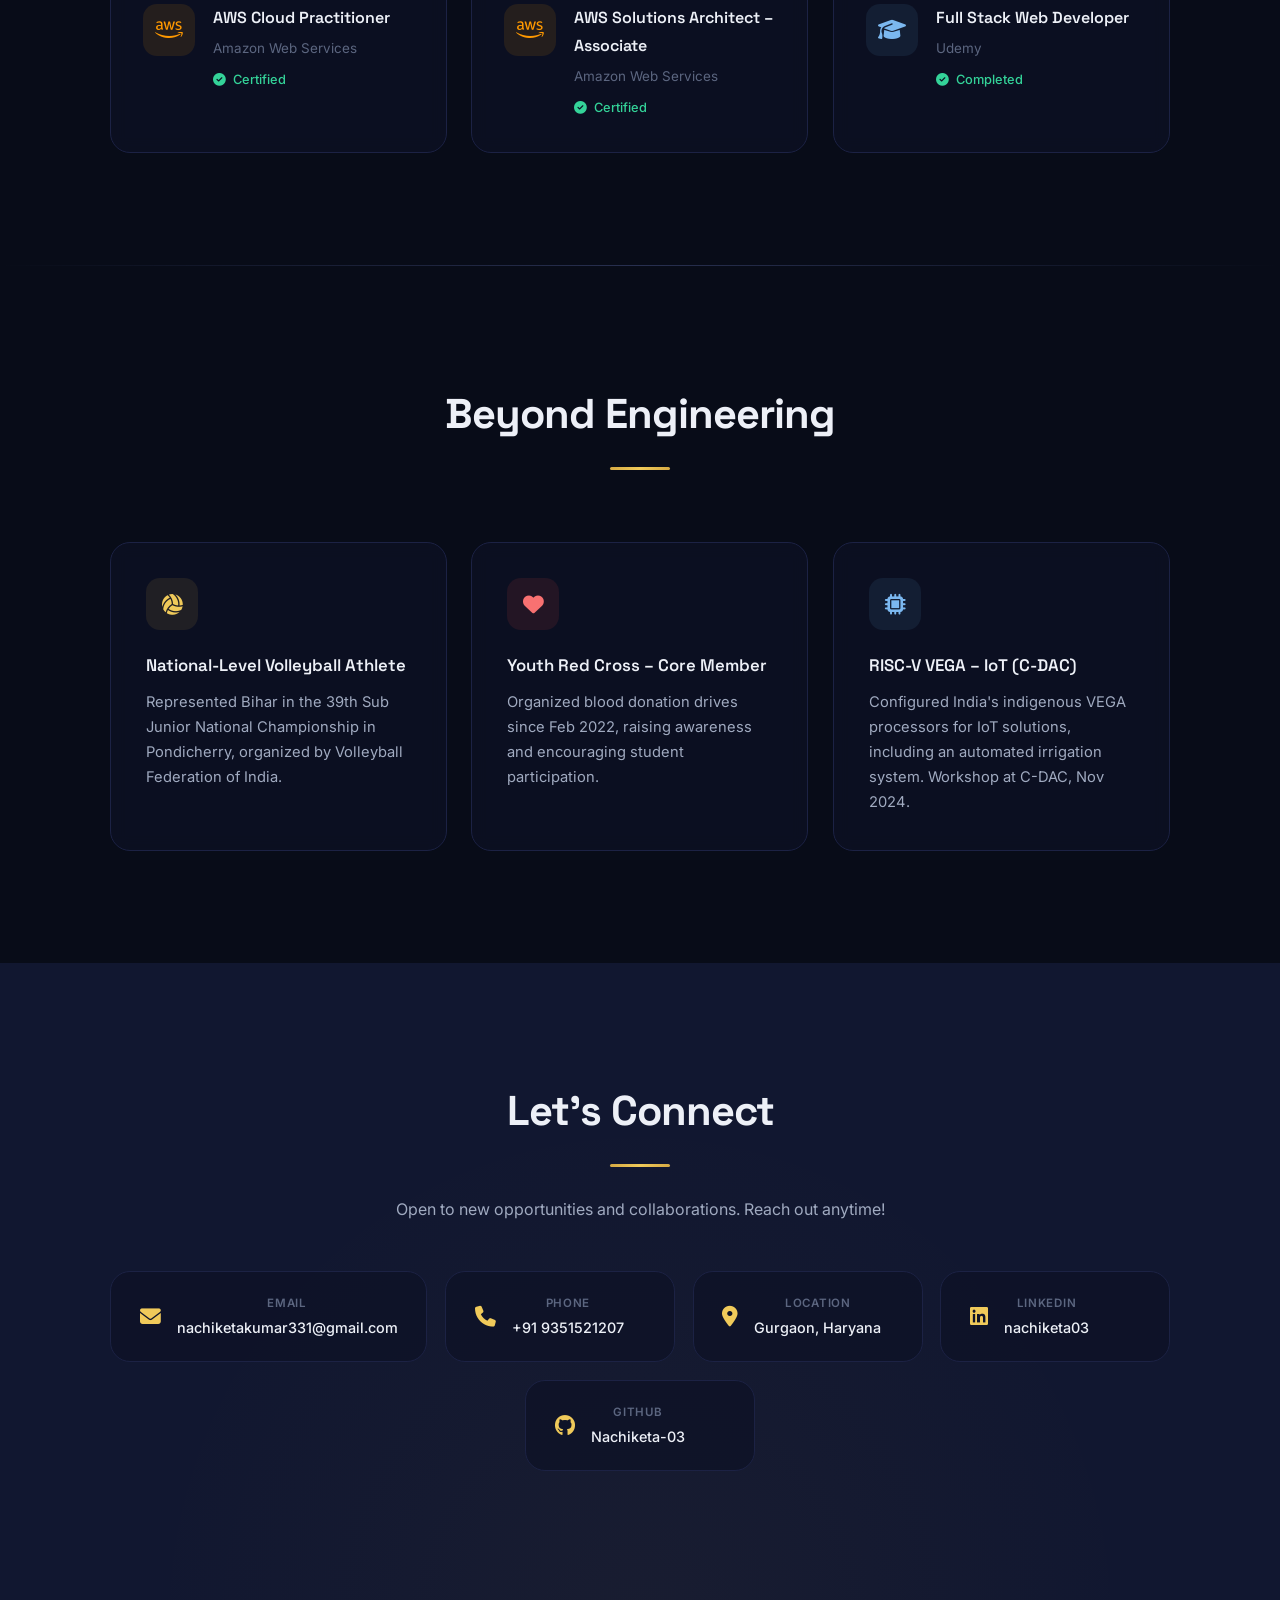
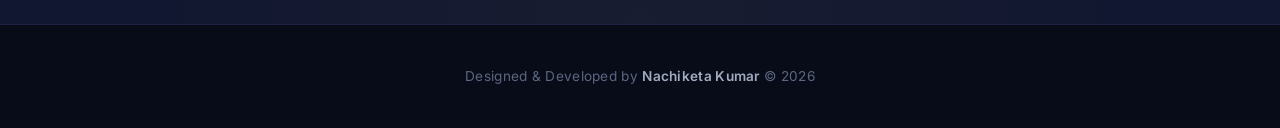
==== commit fff4b8a9: "Move badge below name with Wipro status" ====
--- a/index.html
+++ b/index.html
@@ -51,7 +51,8 @@
         <div class="hero-vignette"></div>
         <div class="hero-content">
             <h1>Hi, I'm<br><span class="name-gradient">Nachiketa Kumar</span></h1>
-            <p class="hero-subtitle">Software Engineer at Wipro &bull; AWS Solutions Architect &bull; Full-Stack Developer</p>
+            <div class="hero-badge"><span class="dot"></span> Software Engineer at Wipro</div>
+            <p class="hero-subtitle">AWS Solutions Architect &bull; Full-Stack Developer</p>
             <div class="hero-typed" id="typedText"></div>
             <div class="hero-buttons">
                 <a href="#contact" class="btn btn-primary"><i class="fas fa-paper-plane"></i> Get In Touch</a>
--- a/styles.css
+++ b/styles.css
@@ -207,10 +207,10 @@
     padding: 0.45rem 1.2rem;
     background: rgba(212,168,67,0.10); border: 1px solid rgba(212,168,67,0.22);
     border-radius: 50px; font-size: 0.82rem; color: var(--primary-light);
-    margin-bottom: 2rem; font-weight: 500;
+    margin-bottom: 1.2rem; margin-top: 0.5rem; font-weight: 500;
     font-family: 'Fira Code', monospace;
     backdrop-filter: blur(10px); letter-spacing: 0.5px;
-    animation: heroFadeIn 1.2s var(--ease) 0.2s both;
+    animation: heroFadeIn 1.4s var(--ease-out-expo) 0.35s both;
 }
 .hero-badge .dot {
     width: 8px; height: 8px; background: var(--primary);
